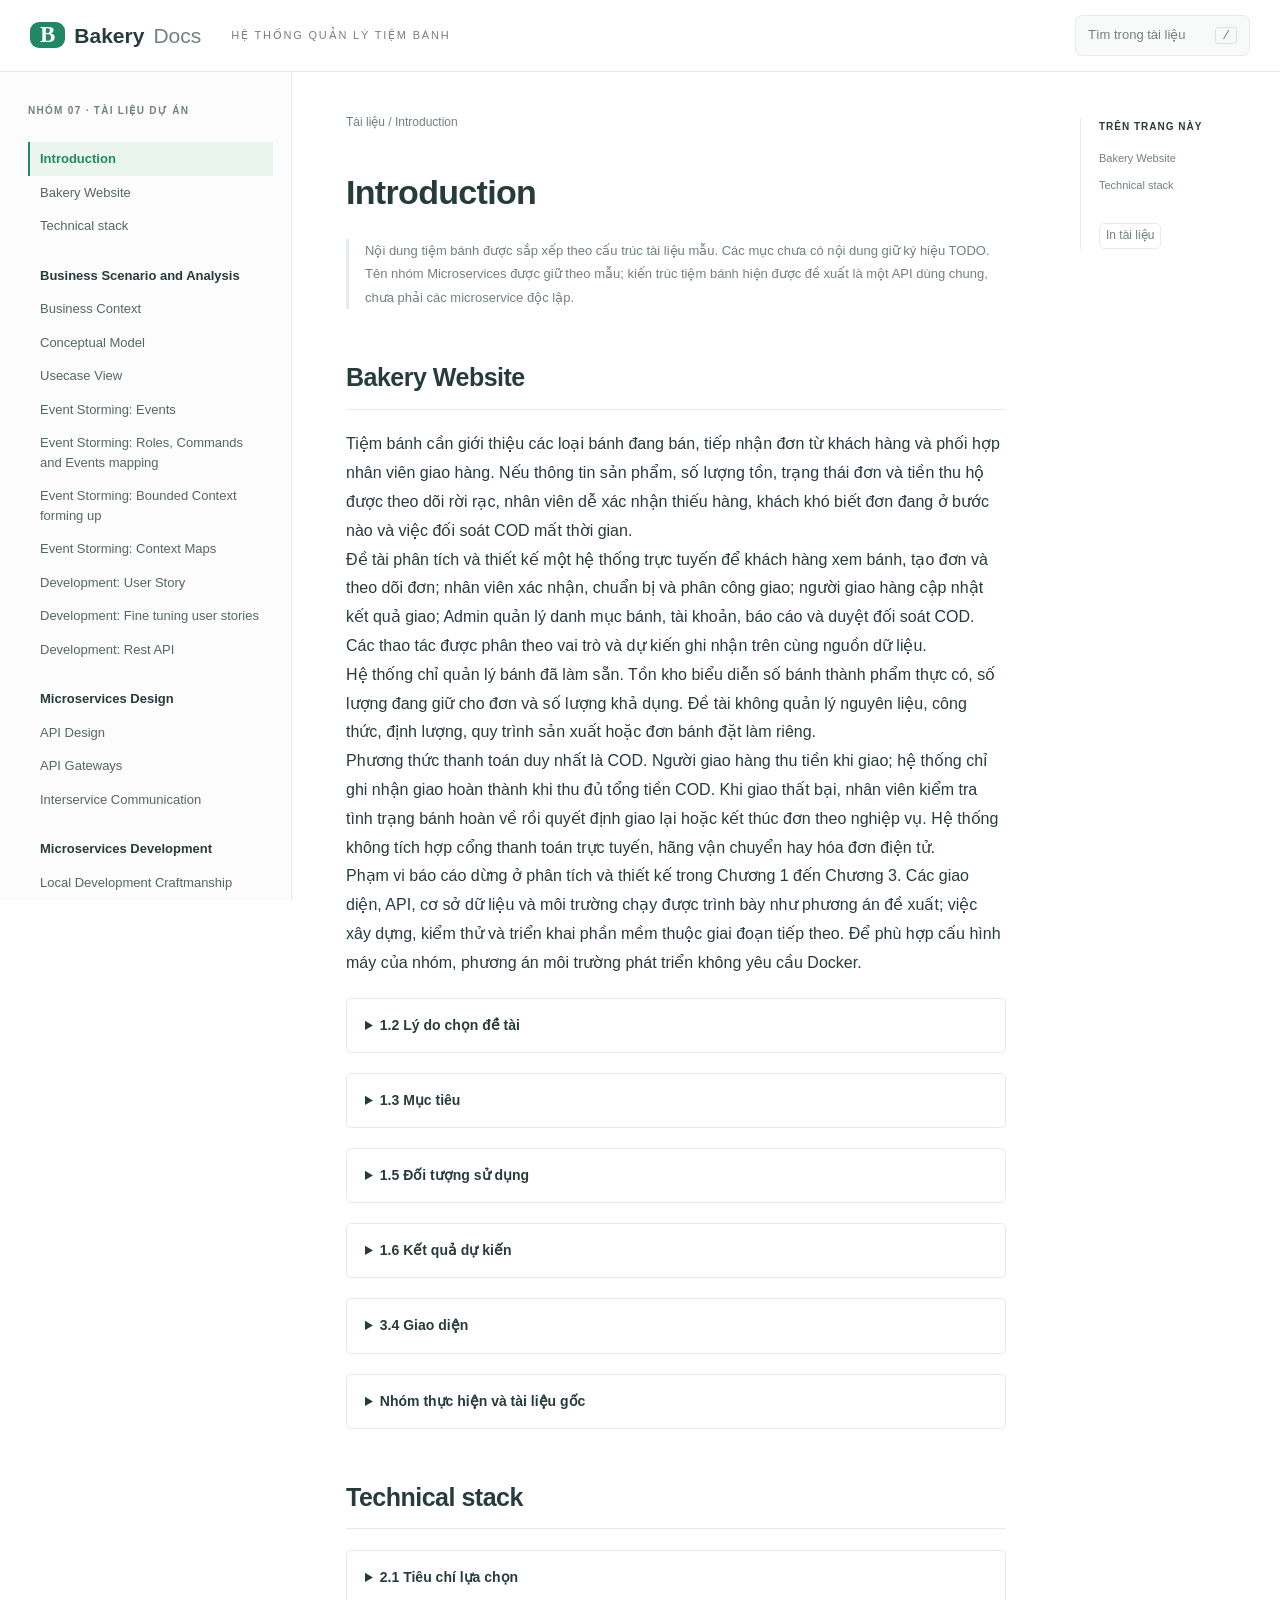
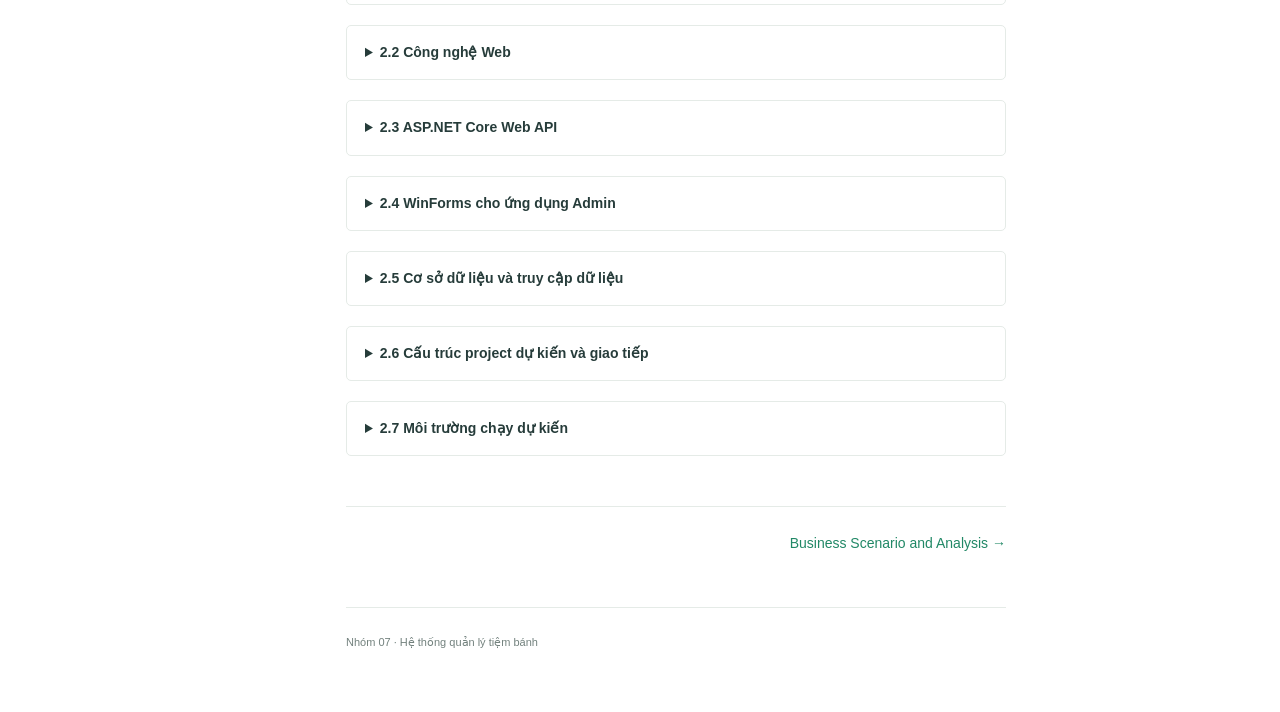
==== github-web/index.html @ 160c1415 "rename and modify documentation, and design new screens" ====
<!doctype html>
<html lang="vi"><head><meta charset="utf-8"><meta name="viewport" content="width=device-width,initial-scale=1"><meta name="description" content="Tài liệu phân tích và thiết kế hệ thống quản lý tiệm bánh — Nhóm 07, Đại học Sài Gòn."><title>Introduction | Bakery Docs</title><link rel="stylesheet" href="assets/style.css"></head><body><a class="skip" href="#content">Đến nội dung</a><header><button id="menu" aria-label="Mở mục lục" aria-expanded="false">☰</button><a class="brand" href="index.html"><b>B</b> Bakery <span>Docs</span></a><span class="header-label">HỆ THỐNG QUẢN LÝ TIỆM BÁNH</span><button id="search-open">Tìm trong tài liệu <kbd>/</kbd></button></header><aside id="sidebar"><div class="side-label">NHÓM 07 · TÀI LIỆU DỰ ÁN</div><nav><div class="nav-group"><a class="group-title" href="index.html">Introduction</a><a class="level-2" href="index.html#bakery-website">Bakery Website</a><a class="level-2" href="index.html#technical-stack">Technical stack</a></div><div class="nav-group"><a class="group-title" href="model-microservices.html">Business Scenario and Analysis</a><a class="level-2" href="model-microservices.html#business-context">Business Context</a><a class="level-2" href="model-microservices.html#conceptual-model">Conceptual Model</a><a class="level-2" href="model-microservices.html#usecase-view">Usecase View</a><a class="level-2" href="model-microservices.html#event-storming-events">Event Storming: Events</a><a class="level-2" href="model-microservices.html#event-storming-roles-commands-and-events-mapping">Event Storming: Roles, Commands and Events mapping</a><a class="level-2" href="model-microservices.html#event-storming-bounded-context-forming-up">Event Storming: Bounded Context forming up</a><a class="level-2" href="model-microservices.html#event-storming-context-maps">Event Storming: Context Maps</a><a class="level-2" href="model-microservices.html#development-user-story">Development: User Story</a><a class="level-2" href="model-microservices.html#development-fine-tuning-user-stories">Development: Fine tuning user stories</a><a class="level-2" href="model-microservices.html#development-rest-api">Development: Rest API</a></div><div class="nav-group"><a class="group-title" href="design-microservices.html">Microservices Design</a><a class="level-2" href="design-microservices.html#api-design">API Design</a><a class="level-2" href="design-microservices.html#api-gateways">API Gateways</a><a class="level-2" href="design-microservices.html#interservice-communication">Interservice Communication</a></div><div class="nav-group"><a class="group-title" href="development.html">Microservices Development</a><a class="level-2" href="development.html#local-development-craftmanship">Local Development Craftmanship</a><a class="level-2" href="development.html#up-and-running-with-docker-and-docker-compose">Up and Running with Docker and Docker Compose</a><a class="level-2" href="development.html#up-and-running-manually-on-docker-for-desktop-and-aks">Up and running manually on Docker for desktop and AKS</a><a class="level-2" href="development.html#up-and-running-with-kubernetes-and-istio">Up and Running with Kubernetes and Istio</a></div></nav><div class="side-foot">Ngôn ngữ lập trình Csharp<br>Đại học Sài Gòn</div></aside><main id="content"><div class="breadcrumb">Tài liệu / Introduction</div><h1>Introduction</h1><p class="structure-note">Nội dung tiệm bánh được sắp xếp theo cấu trúc tài liệu mẫu. Các mục chưa có nội dung giữ ký hiệu TODO. Tên nhóm Microservices được giữ theo mẫu; kiến trúc tiệm bánh hiện được đề xuất là một API dùng chung, chưa phải các microservice độc lập.</p><h2 id="bakery-website">Bakery Website <a class="anchor" href="#bakery-website">#</a></h2><div class="">Tiệm bánh cần giới thiệu các loại bánh đang bán, tiếp nhận đơn từ khách hàng và phối hợp nhân viên giao hàng. Nếu thông tin sản phẩm, số lượng tồn, trạng thái đơn và tiền thu hộ được theo dõi rời rạc, nhân viên dễ xác nhận thiếu hàng, khách khó biết đơn đang ở bước nào và việc đối soát COD mất thời gian.</div>
<div class="">Đề tài phân tích và thiết kế một hệ thống trực tuyến để khách hàng xem bánh, tạo đơn và theo dõi đơn; nhân viên xác nhận, chuẩn bị và phân công giao; người giao hàng cập nhật kết quả giao; Admin quản lý danh mục bánh, tài khoản, báo cáo và duyệt đối soát COD. Các thao tác được phân theo vai trò và dự kiến ghi nhận trên cùng nguồn dữ liệu.</div>
<div class="">Hệ thống chỉ quản lý bánh đã làm sẵn. Tồn kho biểu diễn số bánh thành phẩm thực có, số lượng đang giữ cho đơn và số lượng khả dụng. Đề tài không quản lý nguyên liệu, công thức, định lượng, quy trình sản xuất hoặc đơn bánh đặt làm riêng.</div>
<div class="">Phương thức thanh toán duy nhất là COD. Người giao hàng thu tiền khi giao; hệ thống chỉ ghi nhận giao hoàn thành khi thu đủ tổng tiền COD. Khi giao thất bại, nhân viên kiểm tra tình trạng bánh hoàn về rồi quyết định giao lại hoặc kết thúc đơn theo nghiệp vụ. Hệ thống không tích hợp cổng thanh toán trực tuyến, hãng vận chuyển hay hóa đơn điện tử.</div>
<div class="">Phạm vi báo cáo dừng ở phân tích và thiết kế trong Chương 1 đến Chương 3. Các giao diện, API, cơ sở dữ liệu và môi trường chạy được trình bày như phương án đề xuất; việc xây dựng, kiểm thử và triển khai phần mềm thuộc giai đoạn tiếp theo. Để phù hợp cấu hình máy của nhóm, phương án môi trường phát triển không yêu cầu Docker.</div>
<details><summary>1.2 Lý do chọn đề tài</summary><div class="">Bán bánh có quy trình ngắn nhưng các bước phụ thuộc lẫn nhau. Số bánh khả dụng phải được kiểm tra khi khách đặt, số lượng cần giữ trong lúc chờ xác nhận và số lượng bán thực tế phải cập nhật sau khi giao thành công. Vì vậy, đề tài phù hợp để thực hành phân tích nghiệp vụ, thiết kế Use Case, mô hình dữ liệu quan hệ và giao diện đa nền tảng trong một phạm vi vừa sức.</div>
</details><details><summary>1.3 Mục tiêu</summary><div class="bullet">Phân tích yêu cầu và quy trình mua bánh trực tuyến, từ lúc khách hàng đặt đơn đến khi giao hàng và đối soát COD.</div>
<div class="bullet">Đặc tả chức năng theo 15 Use Case, vai trò người dùng và các tiêu chí chấp nhận của User Story.</div>
<div class="bullet">Đề xuất giao diện Web cho Khách hàng, Nhân viên và Người giao hàng; đề xuất ứng dụng WinForms cho Admin.</div>
<div class="bullet">Thiết kế mô hình dữ liệu mức ý niệm, luận lý và vật lý phù hợp với nghiệp vụ bánh thành phẩm và thanh toán COD.</div>
<div class="bullet">Đề xuất cấu trúc phần mềm tách Web, API, Application, Domain, Infrastructure và Admin để thuận tiện cho giai đoạn xây dựng sau này.</div>
</details><details><summary>1.5 Đối tượng sử dụng</summary><div class="table-wrap"><table><tr><th><p>Vai trò</p></th><th><p>Nhu cầu chính</p></th><th><p>Kênh sử dụng</p></th></tr><tr><td><p>Khách hàng</p></td><td><p>Xem và tìm bánh; quản lý giỏ; đặt COD; theo dõi hoặc hủy đơn còn chờ xác nhận; cập nhật hồ sơ.</p></td><td><p>Web</p></td></tr><tr><td><p>Nhân viên</p></td><td><p>Xem khách hàng theo nghiệp vụ; xác nhận/từ chối đơn; chuẩn bị đơn; phân công giao hàng; lập kỳ bàn giao COD.</p></td><td><p>Web</p></td></tr><tr><td><p>Người giao hàng</p></td><td><p>Xem đơn được phân công; cập nhật giao thành công hoặc thất bại; ghi nhận COD.</p></td><td><p>Web</p></td></tr><tr><td><p>Admin</p></td><td><p>Quản lý bánh và tồn kho; khóa/mở tài khoản khách hàng; quản lý nhân viên; xem báo cáo; duyệt và khóa kỳ COD.</p></td><td><p>WinForms</p></td></tr><tr><td><p>Khách vãng lai</p></td><td><p>Xem/tìm bánh, xem giỏ và đăng ký tài khoản Khách hàng; không đặt COD khi chưa đăng nhập.</p></td><td><p>Web</p></td></tr></table></div>
</details><details><summary>1.6 Kết quả dự kiến</summary><div class="">Kết quả của giai đoạn này là bộ phân tích và thiết kế gồm bối cảnh nghiệp vụ, quy trình, Use Case, User Story, kiến trúc đề xuất, mô hình dữ liệu và danh sách màn hình. Các mô hình làm cơ sở để phát triển Web cho người dùng, WinForms cho Admin, API nghiệp vụ và cơ sở dữ liệu SQL Server ở giai đoạn sau.</div></details><details><summary>3.4 Giao diện</summary><div class="">Danh mục gồm 12 nhóm màn hình thống nhất với Screen Design và đặc tả Use Case. SCR_BAKERY_001 gồm đăng nhập Web, đăng ký Khách hàng và LoginForm WinForms Admin. SCR_BAKERY_005 có biến thể hồ sơ Web và Admin. Các trang quản trị SCR_BAKERY_008–012 dùng chung MainForm; SCR_BAKERY_010 và 012 còn có biến thể Web theo quyền Nhân viên. Screen ID không phải mã Use Case.</div>
<div class="table-wrap"><table><tr><th><p>Screen ID</p></th><th><p>Tên màn hình</p></th><th><p>Vai trò</p></th></tr><tr><td><p>SCR_BAKERY_001</p></td><td><p>Đăng nhập và đăng ký</p></td><td><p>Khách vãng lai đăng ký; bốn vai trò đăng nhập • UC01, UC02</p></td></tr><tr><td><p>SCR_BAKERY_002</p></td><td><p>Trang chủ và danh sách bánh</p></td><td><p>Khách vãng lai, Khách hàng • UC04, UC05</p></td></tr><tr><td><p>SCR_BAKERY_003</p></td><td><p>Giỏ hàng và đặt COD</p></td><td><p>Khách hàng; Khách vãng lai chỉ xem giỏ • UC06, UC07</p></td></tr><tr><td><p>SCR_BAKERY_004</p></td><td><p>Theo dõi và hủy đơn của tôi</p></td><td><p>Khách hàng • UC08</p></td></tr><tr><td><p>SCR_BAKERY_005</p></td><td><p>Hồ sơ cá nhân</p></td><td><p>Bốn vai trò đã đăng nhập; Web và WinForms • UC03</p></td></tr><tr><td><p>SCR_BAKERY_006</p></td><td><p>Xử lý đơn hàng</p></td><td><p>Nhân viên trên Web • UC14</p></td></tr><tr><td><p>SCR_BAKERY_007</p></td><td><p>Giao hàng và ghi nhận COD</p></td><td><p>Người giao hàng trên Web • UC09</p></td></tr><tr><td><p>SCR_BAKERY_008</p></td><td><p>Tổng quan và điều hướng Admin</p></td><td><p>Admin trên WinForms • UC13</p></td></tr><tr><td><p>SCR_BAKERY_009</p></td><td><p>Quản lý bánh và tồn kho</p></td><td><p>Admin trên WinForms • UC10</p></td></tr><tr><td><p>SCR_BAKERY_010</p></td><td><p>Quản lý khách hàng</p></td><td><p>Admin khóa/mở; Nhân viên tra cứu • UC15</p></td></tr><tr><td><p>SCR_BAKERY_011</p></td><td><p>Quản lý nhân viên</p></td><td><p>Admin trên WinForms • UC12</p></td></tr><tr><td><p>SCR_BAKERY_012</p></td><td><p>Đối soát COD</p></td><td><p>Nhân viên lập kỳ; Admin duyệt và khóa • UC11</p></td></tr></table></div></details><details><summary>Nhóm thực hiện và tài liệu gốc</summary><p>Nhóm 07 · Phạm Thanh Hòa · Lê Chí Nghĩa · Bùi Thọ Khánh Trình · Phan Vỹ Ân · Xà Khải Thành</p><div class="downloads"><a href="downloads/bao-cao.docx" download>Báo cáo Chương 1–3 <span>DOCX ↓</span></a><a href="downloads/dac-ta-use-case.xlsx" download>Đặc tả Use Case <span>XLSX ↓</span></a><a href="downloads/thiet-ke-man-hinh.xlsx" download>Thiết kế màn hình <span>XLSX ↓</span></a><a href="downloads/thuyet-trinh.pptx" download>Phân tích hệ thống tiệm bánh <span>PPTX ↓</span></a></div></details><h2 id="technical-stack">Technical stack <a class="anchor" href="#technical-stack">#</a></h2><details><summary>2.1 Tiêu chí lựa chọn</summary><div class="">Nhóm lựa chọn công nghệ phù hợp với tiêu chuẩn hiện đại, dễ kiểm soát và bảo trì, có thể phát triển trên máy cá nhân, hỗ trợ giao diện Web cho người dùng và WinForms cho Admin. Cơ sở dữ liệu cần lưu dữ liệu quan hệ như đơn hàng, chi tiết bánh, trạng thái giao và khoản COD. Phương án môi trường phát triển ưu tiên cấu hình cục bộ, không bắt buộc Docker.</div>
</details><details><summary>2.2 Công nghệ Web</summary><div class="">Giao diện Web sử dụng HTML, CSS và JavaScript; ASP.NET Core trên .NET 9 có thể phục vụ các tệp giao diện. Khi triển khai nghiệp vụ, Web dự kiến gọi API qua HTTP để nhận dữ liệu và cập nhật trang. Phần giao diện và phần xử lý nghiệp vụ được tách riêng để dễ thay đổi, bảo trì.</div>
<div class="">CSS riêng dùng để bố trí thành phần giao diện theo kích thước màn hình và thể hiện nhận diện tiệm bánh. HTML, CSS và JavaScript tách nội dung, trình bày và thao tác của giao diện để nhóm dễ đọc và chỉnh sửa.</div>
</details><details><summary>2.3 ASP.NET Core Web API</summary><div class="">API được đề xuất phát triển bằng ASP.NET Core trên .NET 9. Controller tiếp nhận request, kiểm tra xác thực và chuyển yêu cầu đến dịch vụ nghiệp vụ ở Application. Infrastructure đảm nhiệm truy cập SQL Server bằng Entity Framework Core. Web và WinForms cùng gọi API để thống nhất cách kiểm tra tồn kho, chuyển trạng thái đơn và phân quyền.</div>
<div class="">Phương án xác thực dùng JSON Web Token (JWT) để API nhận diện tài khoản và vai trò. CORS giới hạn nguồn Web được phép gọi API; giới hạn tần suất có thể áp dụng cho đăng nhập và đăng ký. API trả lỗi nghiệp vụ theo cấu trúc thống nhất để giao diện hiển thị thông báo phù hợp.</div>
</details><details><summary>2.4 WinForms cho ứng dụng Admin</summary><div class="">Ứng dụng Admin được đề xuất phát triển bằng Windows Forms trên .NET 9 cho Windows. Krypton Toolkit có thể hỗ trợ các thành phần giao diện như Form và Button. WinForms gọi API bằng HttpClient thay vì truy cập trực tiếp cơ sở dữ liệu, để dùng chung quy tắc nghiệp vụ và cơ chế phân quyền của hệ thống.</div>
</details><details><summary>2.5 Cơ sở dữ liệu và truy cập dữ liệu</summary><div class="">Phương án cơ sở dữ liệu là Microsoft SQL Server, phù hợp với dữ liệu quan hệ gồm tài khoản, bánh, tồn kho, đơn hàng và đối soát COD. Entity Framework Core 9 được đề xuất làm công cụ ánh xạ đối tượng sang bảng; lớp Infrastructure sẽ đảm nhiệm truy vấn và lưu dữ liệu, còn Application gọi các thao tác theo nghiệp vụ.</div>
<div class="">Nếu nhóm lựa chọn MySQL ở giai đoạn xây dựng, cần thay đổi provider, cấu hình kết nối và kiểm tra lại kiểu dữ liệu cùng các ràng buộc. Trong thiết kế này, các bảng và kiểu vật lý được trình bày theo phương án SQL Server.</div>
</details><details><summary>2.6 Cấu trúc project dự kiến và giao tiếp</summary><div class="table-wrap"><table><tr><th><p>Thành phần dự kiến</p></th><th><p>Công nghệ và trách nhiệm</p></th></tr><tr><td><p>TiemBanh.Web</p></td><td><p>HTML, CSS và JavaScript; ASP.NET Core .NET 9 phục vụ giao diện Web cho Khách hàng, Nhân viên và Người giao hàng.</p></td></tr><tr><td><p>TiemBanh.Api</p></td><td><p>ASP.NET Core Web API .NET 9; xác thực, phân quyền, xử lý request và trả JSON.</p></td></tr><tr><td><p>TiemBanh.Application</p></td><td><p>Xử lý nghiệp vụ tài khoản, danh mục, đơn hàng và đối soát COD.</p></td></tr><tr><td><p>TiemBanh.Domain</p></td><td><p>Mô hình thực thể, vai trò, trạng thái đơn và quy tắc nghiệp vụ cốt lõi.</p></td></tr><tr><td><p>TiemBanh.Infrastructure</p></td><td><p>Entity Framework Core và SQL Server; truy vấn, lưu và cập nhật dữ liệu.</p></td></tr><tr><td><p>TiemBanh.Client</p></td><td><p>HttpClient để WinForms gọi API; Web gọi API bằng JavaScript.</p></td></tr><tr><td><p>TiemBanh.Admin</p></td><td><p>WinForms .NET 9; giao diện quản trị dành cho Admin.</p></td></tr><tr><td><p>SQL Server</p></td><td><p>Lưu tài khoản, bánh, tồn kho, giỏ, đơn, lần giao và dữ liệu đối soát.</p></td></tr></table></div>
</details><details><summary>2.7 Môi trường chạy dự kiến</summary><div class="">Trong môi trường phát triển, SQL Server có thể chạy cục bộ; API đọc chuỗi kết nối và khóa JWT từ cấu hình hoặc biến môi trường. Web và WinForms nhận địa chỉ API từ cấu hình. Phương án này không yêu cầu Docker và phù hợp để nhóm thiết lập môi trường phát triển trên máy cá nhân.</div></details><div class="pager"><span></span><a href="model-microservices.html">Business Scenario and Analysis →</a></div><footer>Nhóm 07 · Hệ thống quản lý tiệm bánh</footer></main><aside class="toc"><div>TRÊN TRANG NÀY</div><a href="#bakery-website">Bakery Website</a><a href="#technical-stack">Technical stack</a><button onclick="window.print()">In tài liệu</button></aside><dialog id="search-dialog"><div class="search-bar"><input id="search" type="search" placeholder="Tìm Use Case, COD, tồn kho…" aria-label="Tìm kiếm tài liệu"><button id="search-close" aria-label="Đóng tìm kiếm">✕</button></div><p id="search-status" aria-live="polite">Nhập từ khóa để tìm trong toàn bộ tài liệu.</p><div id="results"></div></dialog><script src="assets/search-index.js"></script><script src="assets/app.js"></script></body></html>
---- github-web/assets/style.css ----
:root{--ink:#263c3a;--muted:#72817d;--green:#218866;--line:#e5ebe7;--paper:#fff}*{box-sizing:border-box}html{scroll-behavior:smooth;scroll-padding-top:96px}body{margin:0;background:var(--paper);color:var(--ink);font:16px/1.8 -apple-system,BlinkMacSystemFont,"Segoe UI",Arial,sans-serif}a{color:var(--green);text-decoration:none}a:hover{text-decoration:underline}button,input{font:inherit}button{cursor:pointer}header{height:72px;border-bottom:1px solid var(--line);position:fixed;inset:0 0 auto;background:#fffffff5;z-index:10;display:flex;align-items:center;padding:0 30px;gap:30px}.brand{display:flex;align-items:center;gap:9px;color:var(--ink);font-size:21px;font-weight:650;white-space:nowrap}.brand b{background:var(--green);color:white;font:700 23px Georgia;border-radius:9px;padding:0 10px}.brand span{font-weight:400;color:var(--muted)}.header-label{font-size:11px;letter-spacing:1.8px;color:var(--muted)}#search-open{margin-left:auto;padding:7px 12px;border:1px solid var(--line);background:#f8faf9;border-radius:7px;color:var(--muted);font-size:13px}kbd{border:1px solid #dbe3df;border-radius:3px;padding:0 6px;margin-left:26px}#sidebar{position:fixed;top:72px;bottom:0;width:292px;overflow:auto;border-right:1px solid var(--line);padding:30px 18px 24px 28px;background:#fbfcfb}.side-label{color:var(--muted);font-size:10px;font-weight:700;letter-spacing:1.3px;margin-bottom:22px}nav a{display:block;color:#546760;font-size:13px;line-height:1.5;padding:7px 10px;border-left:2px solid transparent}nav a.active{border-left-color:var(--green);background:#eaf5ef;color:var(--green);font-weight:600}.group-title{font-weight:700;color:var(--ink);margin-top:16px}.level-3{padding-left:22px;font-size:12px}.nav-home{font-weight:600}.side-foot{border-top:1px solid var(--line);padding-top:20px;margin-top:30px;font-size:11px;color:var(--muted)}main{margin:72px 220px 0 292px;padding:40px 54px 60px;max-width:1250px;min-height:90vh}.breadcrumb{font-size:12px;color:var(--muted);margin-bottom:38px}.eyebrow{font-size:11px;letter-spacing:1.5px;font-weight:650;color:var(--green)}h1,h2,h3{line-height:1.3;letter-spacing:-.02em}h1{font-size:38px;margin:16px 0 26px;line-height:1.22}h2{font-size:26px;margin-top:52px;border-bottom:1px solid var(--line);padding-bottom:15px}h3{font-size:21px;margin-top:32px}.dot{color:var(--green)}.lead{font-size:18px;color:#64766e;max-width:650px}.intro-actions{display:flex;gap:18px;align-items:center;margin:28px 0 36px}.primary{background:var(--green);color:white;padding:10px 20px;border-radius:6px;font-size:14px}.primary span{margin-left:24px}.secondary{font-size:14px}.stats{display:grid;grid-template-columns:repeat(3,1fr);border-top:1px solid var(--line);border-bottom:1px solid var(--line);padding:22px 0;gap:20px}.stats b{display:block;font-size:28px}.stats span{font-size:12px;color:var(--muted)}.chapter-cards{display:grid;gap:12px}.chapter-cards>a{border:1px solid var(--line);border-radius:8px;padding:20px 24px;color:var(--ink);transition:.15s}.chapter-cards>a:hover{border-color:var(--green);background:#f6fbf7;text-decoration:none}.chapter-cards small{color:var(--green);font-size:10px;letter-spacing:1.5px}.chapter-cards h3{margin:6px 0;font-size:20px}.chapter-cards p{margin:0;font-size:14px;color:var(--muted)}.note{border-left:4px solid var(--green);padding:20px 24px;background:#f0f7f3;margin:32px 0}.note p{margin:8px 0 0;font-size:14px}.downloads a{display:flex;justify-content:space-between;border-bottom:1px solid var(--line);padding:16px 0;gap:15px}.downloads span{font-size:11px;color:var(--muted);white-space:nowrap}main>div:not([class]),main>.bullet{margin:16px 0}.bullet{padding-left:24px;position:relative}.bullet:before{content:'•';position:absolute;left:5px;color:var(--green)}.table-wrap{overflow:auto;margin:22px 0;border:1px solid var(--line);border-radius:6px}table{border-collapse:collapse;min-width:100%;font-size:13px;text-align:left}td,th{border:1px solid var(--line);padding:10px 14px;min-width:130px;vertical-align:top}th{background:#f0f5f2;font-weight:650}td p,th p{margin:0 0 6px}tr:nth-child(even){background:#fafcfb}.diagram{display:block;border:1px solid var(--line);padding:12px;background:white;border-radius:6px;margin:24px 0 8px;text-align:center}.diagram img{display:block;width:auto;max-width:100%;height:auto;margin:auto}.diagram span{font-size:11px;color:var(--muted)}.caption{text-align:center;color:var(--muted);font-size:13px;margin:5px 0 28px}.anchor{font-size:.7em;opacity:0}h1:hover .anchor,h2:hover .anchor,h3:hover .anchor,.anchor:focus{opacity:1}.toc{position:fixed;right:20px;top:118px;width:180px;max-height:calc(100vh - 140px);overflow:auto;border-left:1px solid var(--line);padding-left:18px;font-size:11px}.toc>div{font-size:10px;font-weight:700;letter-spacing:1px;margin-bottom:14px}.toc a{display:block;color:var(--muted);line-height:1.5;margin:10px 0}.toc .toc-3{padding-left:10px}.toc button{margin-top:20px;border:1px solid var(--line);background:white;border-radius:5px;color:var(--muted);font-size:12px}.pager{display:flex;justify-content:space-between;gap:20px;border-top:1px solid var(--line);margin-top:50px;padding-top:24px;font-size:14px}footer{margin-top:50px;font-size:11px;color:var(--muted);border-top:1px solid var(--line);padding-top:25px}#menu{display:none}.skip{position:fixed;top:-100px;z-index:30;background:white;padding:10px}.skip:focus{top:0}dialog{border:1px solid var(--line);border-radius:12px;width:680px;max-width:94vw;padding:22px;color:var(--ink);max-height:80vh}dialog::backdrop{background:#142b2366;backdrop-filter:blur(3px)}.search-bar{display:flex;gap:12px}.search-bar input{min-width:0;flex:1;padding:12px;border:1px solid #b8c9c0;border-radius:6px}.search-bar button{border:0;background:white}#search-status{font-size:13px;color:var(--muted)}#results a{display:block;border-top:1px solid var(--line);padding:13px 0}#results small{display:block;color:var(--muted);font-size:12px}a:focus-visible,button:focus-visible{outline:3px solid #6bbd9c;outline-offset:3px}@media(min-width:1500px){main{padding-left:80px;padding-right:80px}}@media(max-width:1180px){.toc{display:none}main{margin-right:0}.header-label{display:none}}@media(max-width:760px){header{height:64px;padding:0 16px;gap:14px}.brand{font-size:18px}.brand b{font-size:20px}#menu{display:block;background:none;border:0;color:var(--ink);padding:0;font-size:23px}#search-open{font-size:0;padding:8px}#search-open:before{content:'Tìm kiếm';font-size:12px}kbd{display:none}#sidebar{top:64px;transform:translateX(-100%);z-index:9;width:290px;box-shadow:10px 0 30px #183e2310}body.menu-open #sidebar{transform:translateX(0)}main{margin:64px 0 0;padding:28px 22px}h1{font-size:32px}h2{font-size:23px}h3{font-size:19px}.lead{font-size:16px}.intro-actions{gap:15px;flex-wrap:wrap}.stats{gap:10px}.stats span{font-size:11px}.breadcrumb{margin-bottom:26px}.downloads a{font-size:14px}}@media print{header,#sidebar,.toc,.pager,.intro-actions,.anchor{display:none}main{margin:0;padding:0;max-width:none}body{font-size:11pt}.table-wrap{overflow:visible}td,th{min-width:0}.diagram{break-inside:avoid}h2,h3{break-after:avoid}.diagram span{display:none}}

/* Reference documentation structure */
.todo{border-left:4px solid #dfe2e5;color:#999;padding:4px 18px;margin:22px 0 48px}details{margin:20px 0;border:1px solid var(--line);border-radius:5px;padding:14px 18px}summary{cursor:pointer;font-weight:600;font-size:14px}details[open]>summary{margin-bottom:16px}.structure-note{font-size:13px;color:var(--muted);border-left:3px solid var(--line);padding-left:16px}main h1{font-size:34px}main h2{font-size:25px}.nav-group:first-child .group-title{margin-top:0}
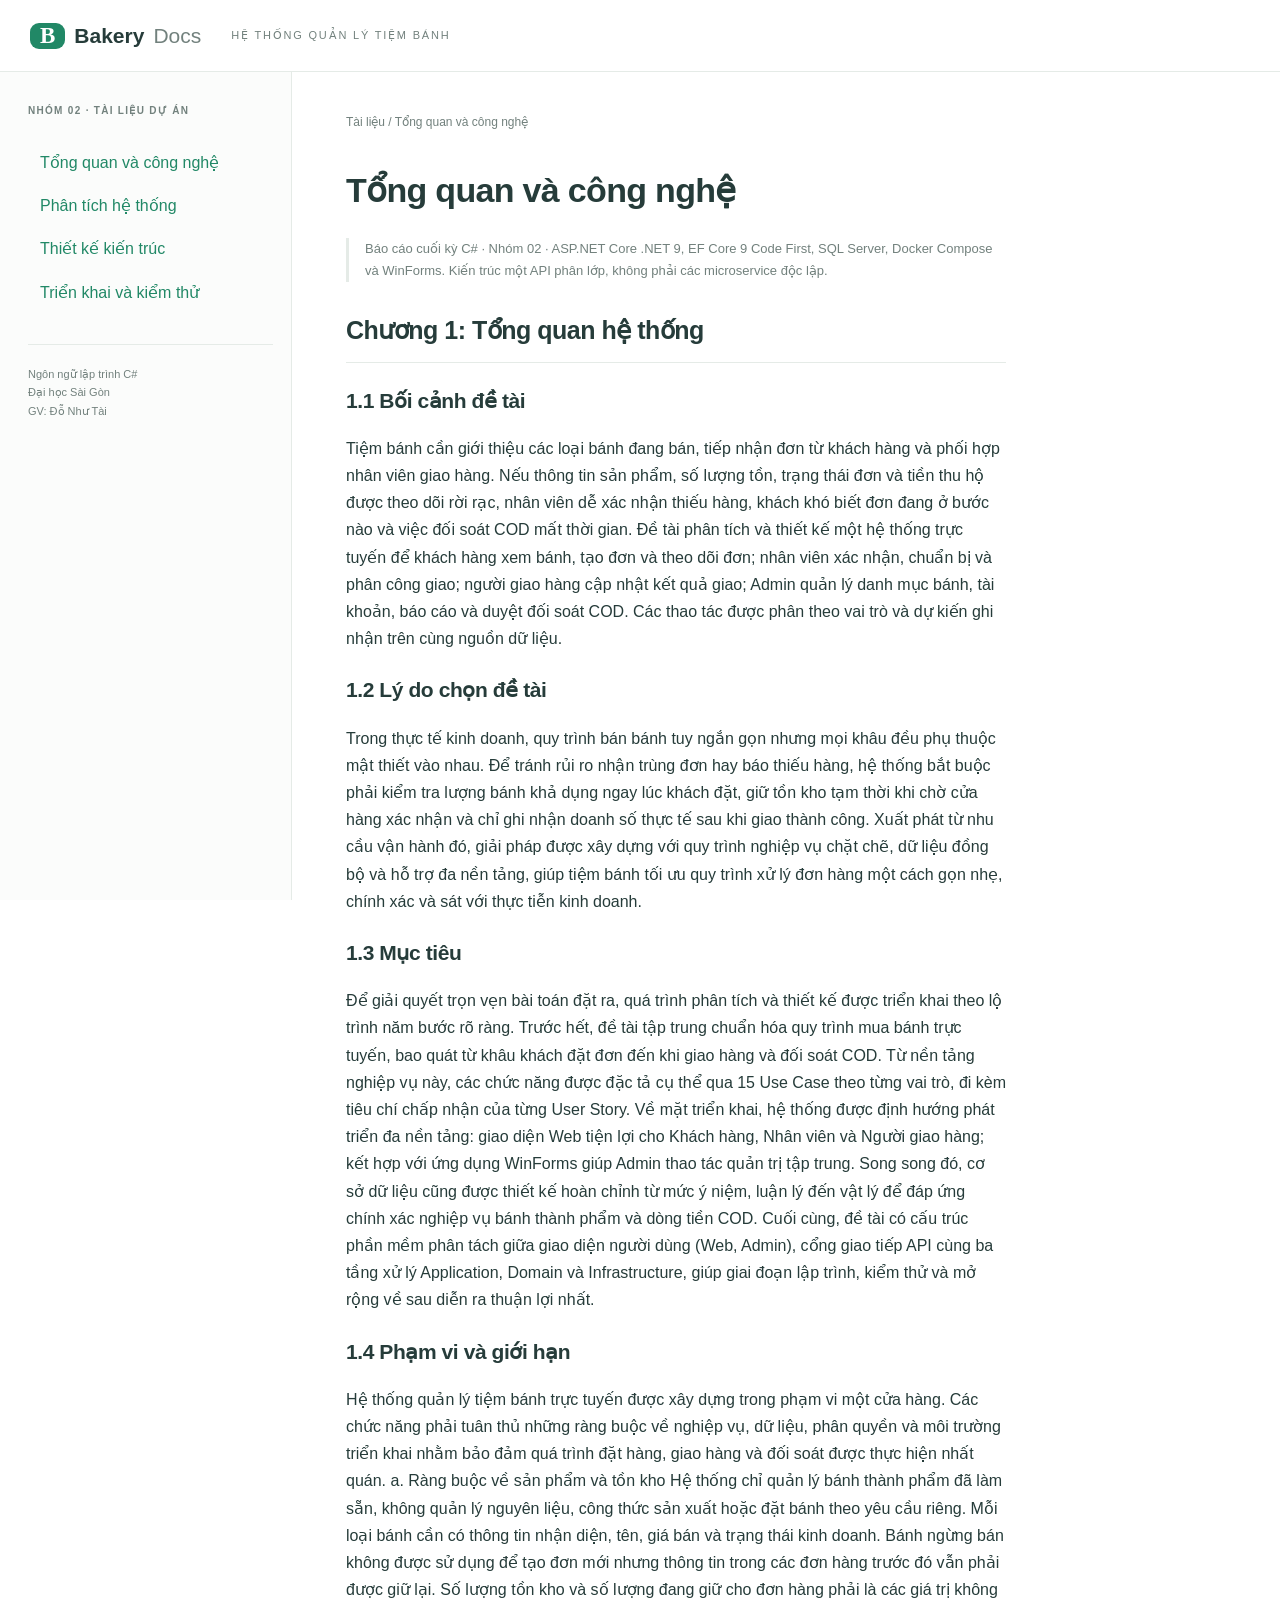
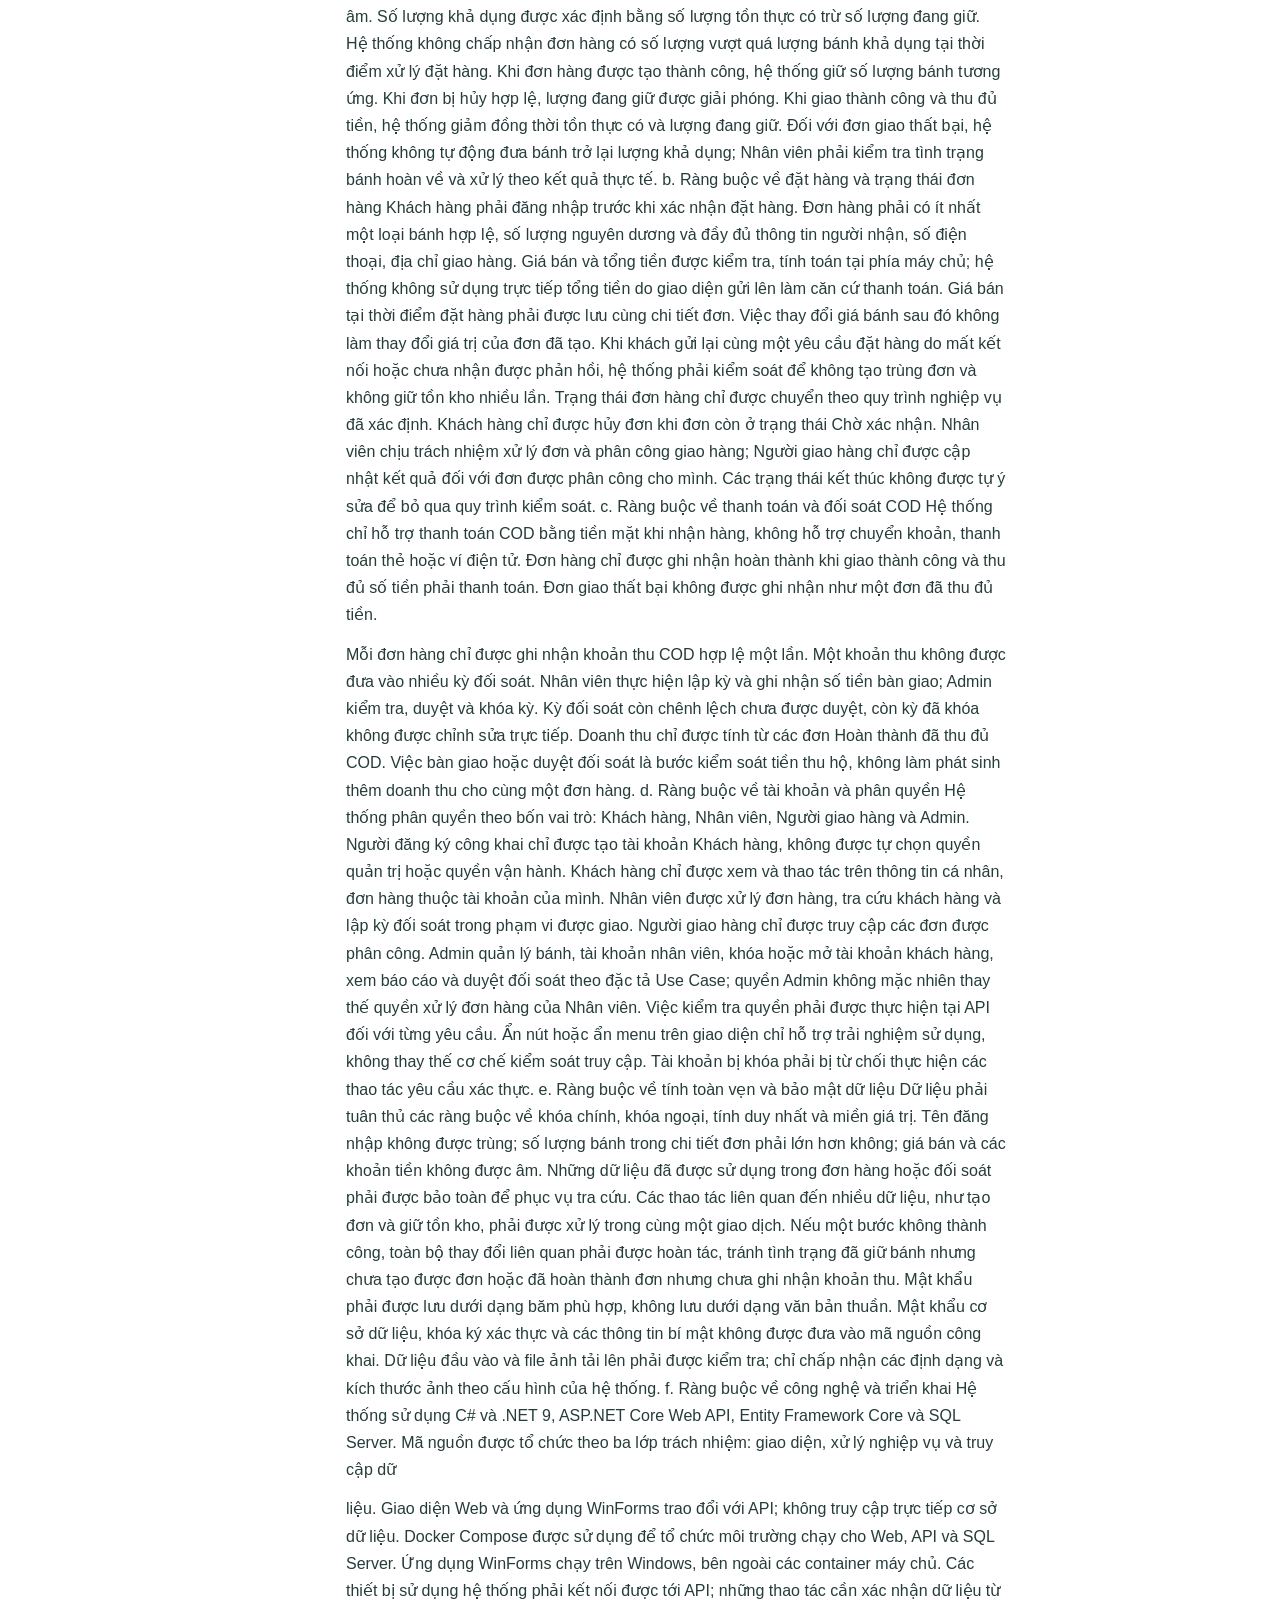
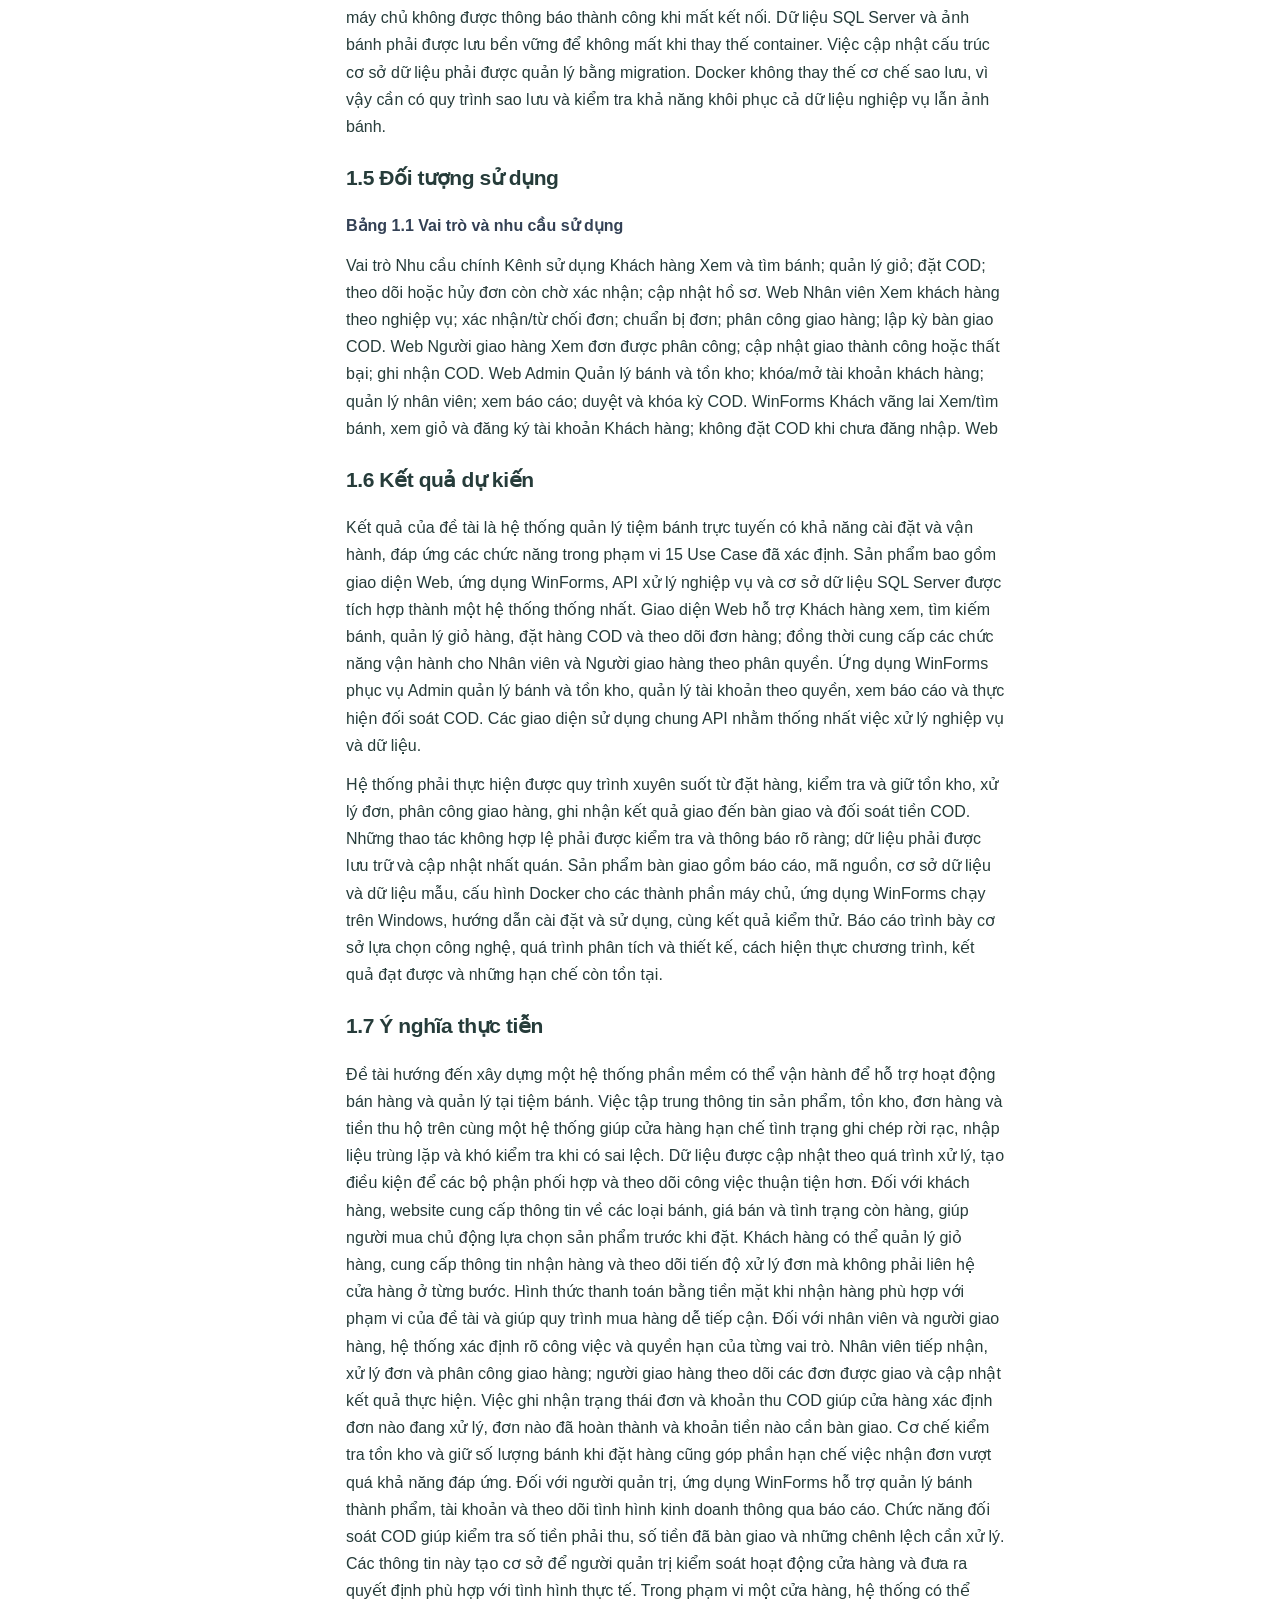
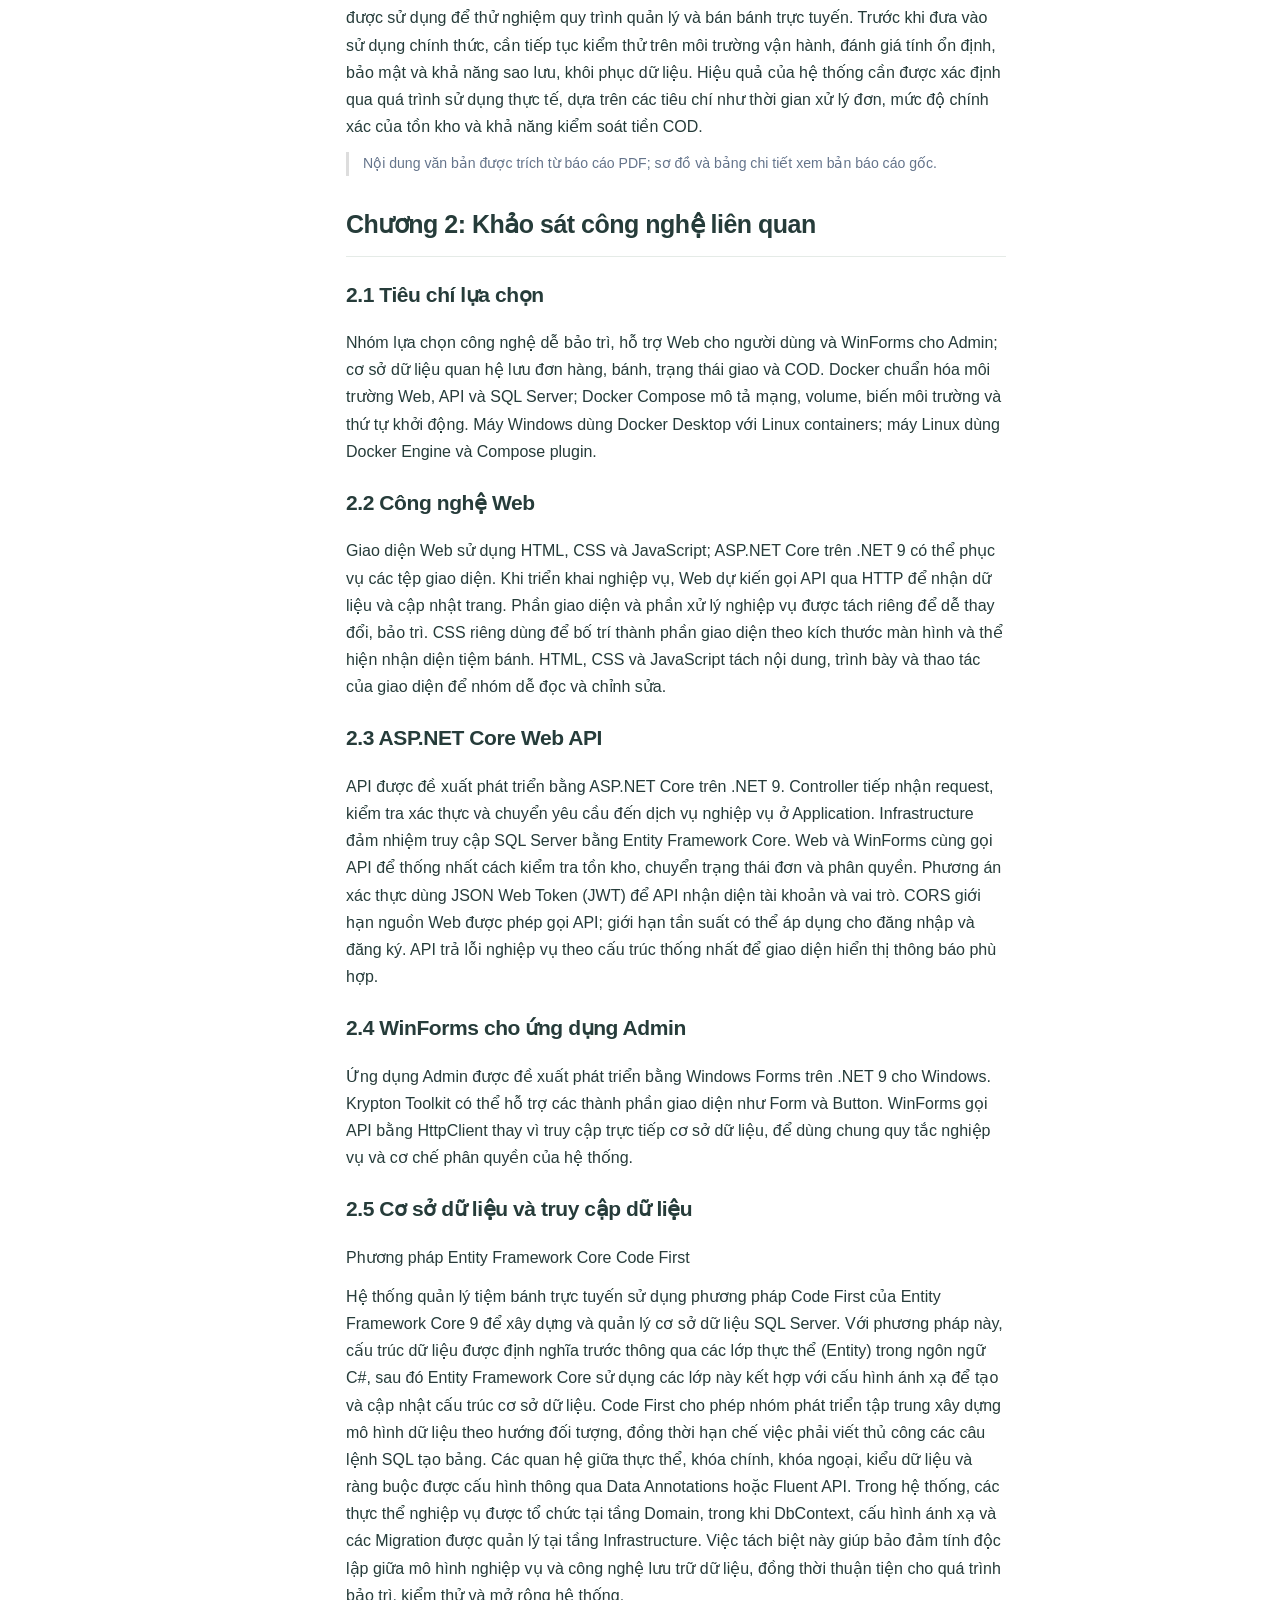
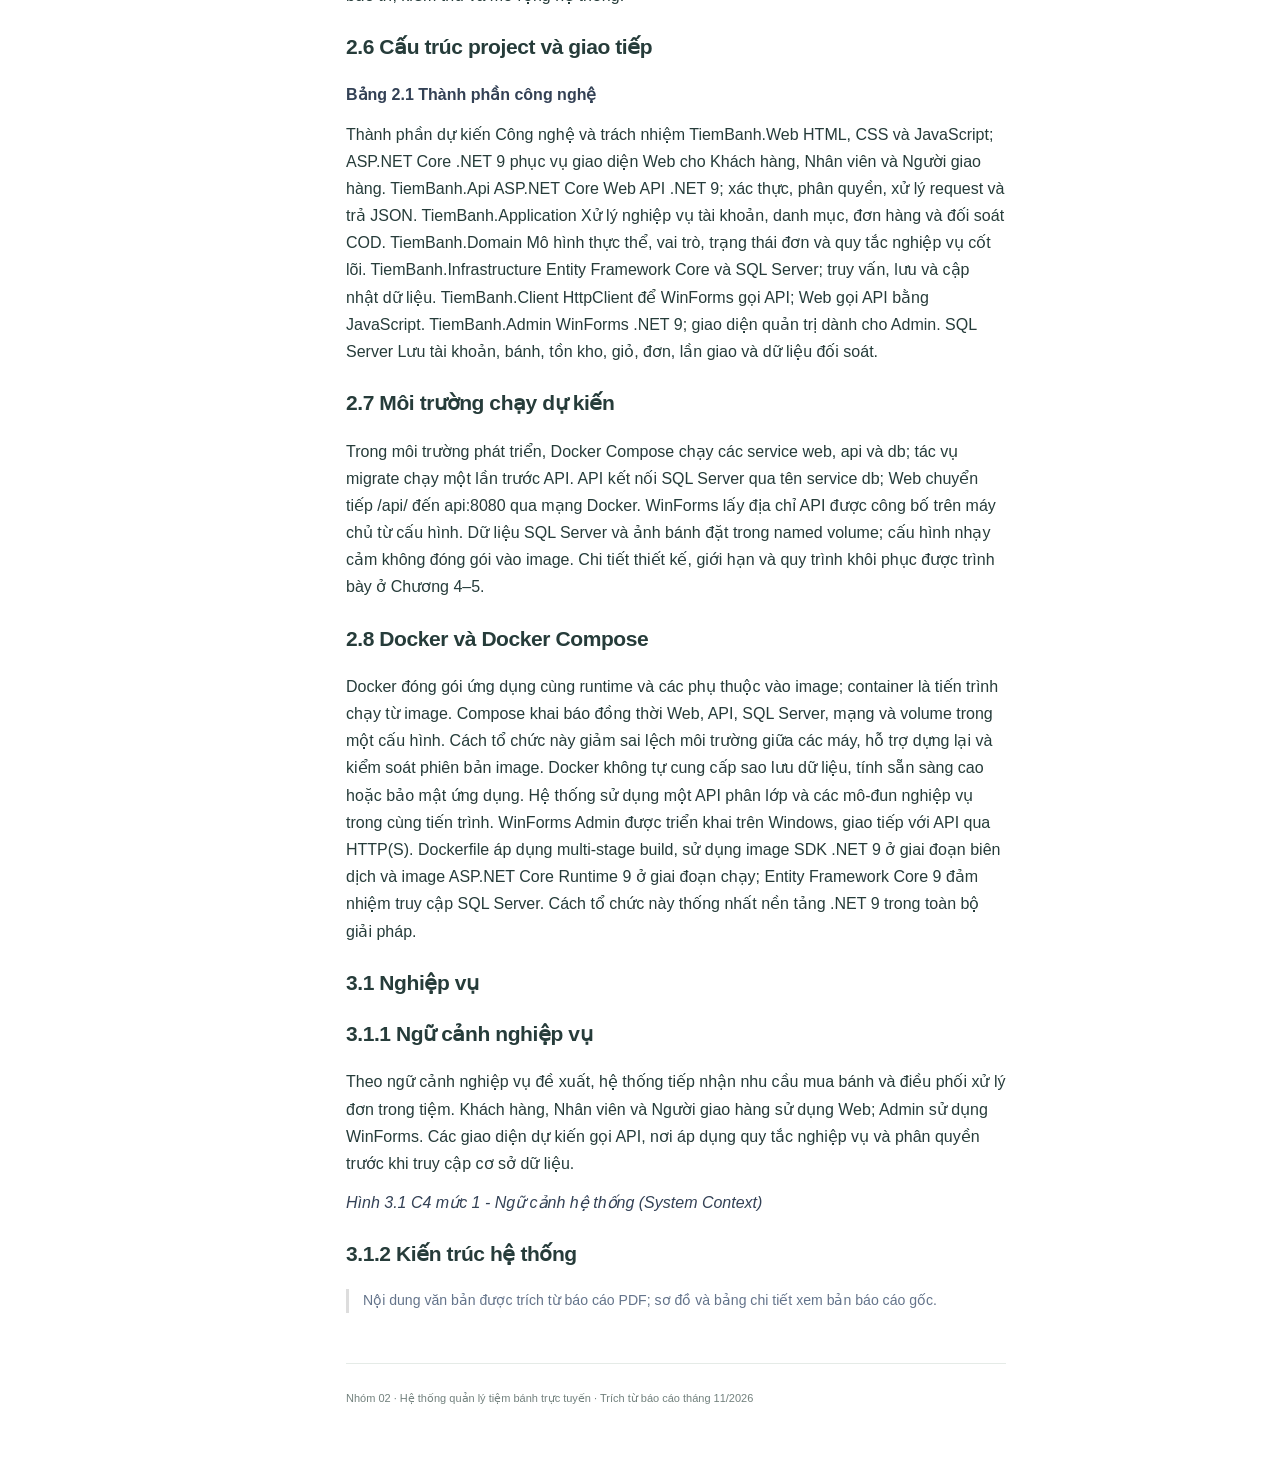
==== commit 929af0c7: "docs: update bakery website from final report" ====
--- a/github-web/index.html
+++ b/github-web/index.html
@@ -1,24 +1 @@
-<!doctype html>
-<html lang="vi"><head><meta charset="utf-8"><meta name="viewport" content="width=device-width,initial-scale=1"><meta name="description" content="Tài liệu phân tích và thiết kế hệ thống quản lý tiệm bánh — Nhóm 07, Đại học Sài Gòn."><title>Introduction | Bakery Docs</title><link rel="stylesheet" href="assets/style.css"></head><body><a class="skip" href="#content">Đến nội dung</a><header><button id="menu" aria-label="Mở mục lục" aria-expanded="false">☰</button><a class="brand" href="index.html"><b>B</b> Bakery <span>Docs</span></a><span class="header-label">HỆ THỐNG QUẢN LÝ TIỆM BÁNH</span><button id="search-open">Tìm trong tài liệu <kbd>/</kbd></button></header><aside id="sidebar"><div class="side-label">NHÓM 07 · TÀI LIỆU DỰ ÁN</div><nav><div class="nav-group"><a class="group-title" href="index.html">Introduction</a><a class="level-2" href="index.html#bakery-website">Bakery Website</a><a class="level-2" href="index.html#technical-stack">Technical stack</a></div><div class="nav-group"><a class="group-title" href="model-microservices.html">Business Scenario and Analysis</a><a class="level-2" href="model-microservices.html#business-context">Business Context</a><a class="level-2" href="model-microservices.html#conceptual-model">Conceptual Model</a><a class="level-2" href="model-microservices.html#usecase-view">Usecase View</a><a class="level-2" href="model-microservices.html#event-storming-events">Event Storming: Events</a><a class="level-2" href="model-microservices.html#event-storming-roles-commands-and-events-mapping">Event Storming: Roles, Commands and Events mapping</a><a class="level-2" href="model-microservices.html#event-storming-bounded-context-forming-up">Event Storming: Bounded Context forming up</a><a class="level-2" href="model-microservices.html#event-storming-context-maps">Event Storming: Context Maps</a><a class="level-2" href="model-microservices.html#development-user-story">Development: User Story</a><a class="level-2" href="model-microservices.html#development-fine-tuning-user-stories">Development: Fine tuning user stories</a><a class="level-2" href="model-microservices.html#development-rest-api">Development: Rest API</a></div><div class="nav-group"><a class="group-title" href="design-microservices.html">Microservices Design</a><a class="level-2" href="design-microservices.html#api-design">API Design</a><a class="level-2" href="design-microservices.html#api-gateways">API Gateways</a><a class="level-2" href="design-microservices.html#interservice-communication">Interservice Communication</a></div><div class="nav-group"><a class="group-title" href="development.html">Microservices Development</a><a class="level-2" href="development.html#local-development-craftmanship">Local Development Craftmanship</a><a class="level-2" href="development.html#up-and-running-with-docker-and-docker-compose">Up and Running with Docker and Docker Compose</a><a class="level-2" href="development.html#up-and-running-manually-on-docker-for-desktop-and-aks">Up and running manually on Docker for desktop and AKS</a><a class="level-2" href="development.html#up-and-running-with-kubernetes-and-istio">Up and Running with Kubernetes and Istio</a></div></nav><div class="side-foot">Ngôn ngữ lập trình Csharp<br>Đại học Sài Gòn</div></aside><main id="content"><div class="breadcrumb">Tài liệu / Introduction</div><h1>Introduction</h1><p class="structure-note">Nội dung tiệm bánh được sắp xếp theo cấu trúc tài liệu mẫu. Các mục chưa có nội dung giữ ký hiệu TODO. Tên nhóm Microservices được giữ theo mẫu; kiến trúc tiệm bánh hiện được đề xuất là một API dùng chung, chưa phải các microservice độc lập.</p><h2 id="bakery-website">Bakery Website <a class="anchor" href="#bakery-website">#</a></h2><div class="">Tiệm bánh cần giới thiệu các loại bánh đang bán, tiếp nhận đơn từ khách hàng và phối hợp nhân viên giao hàng. Nếu thông tin sản phẩm, số lượng tồn, trạng thái đơn và tiền thu hộ được theo dõi rời rạc, nhân viên dễ xác nhận thiếu hàng, khách khó biết đơn đang ở bước nào và việc đối soát COD mất thời gian.</div>
-<div class="">Đề tài phân tích và thiết kế một hệ thống trực tuyến để khách hàng xem bánh, tạo đơn và theo dõi đơn; nhân viên xác nhận, chuẩn bị và phân công giao; người giao hàng cập nhật kết quả giao; Admin quản lý danh mục bánh, tài khoản, báo cáo và duyệt đối soát COD. Các thao tác được phân theo vai trò và dự kiến ghi nhận trên cùng nguồn dữ liệu.</div>
-<div class="">Hệ thống chỉ quản lý bánh đã làm sẵn. Tồn kho biểu diễn số bánh thành phẩm thực có, số lượng đang giữ cho đơn và số lượng khả dụng. Đề tài không quản lý nguyên liệu, công thức, định lượng, quy trình sản xuất hoặc đơn bánh đặt làm riêng.</div>
-<div class="">Phương thức thanh toán duy nhất là COD. Người giao hàng thu tiền khi giao; hệ thống chỉ ghi nhận giao hoàn thành khi thu đủ tổng tiền COD. Khi giao thất bại, nhân viên kiểm tra tình trạng bánh hoàn về rồi quyết định giao lại hoặc kết thúc đơn theo nghiệp vụ. Hệ thống không tích hợp cổng thanh toán trực tuyến, hãng vận chuyển hay hóa đơn điện tử.</div>
-<div class="">Phạm vi báo cáo dừng ở phân tích và thiết kế trong Chương 1 đến Chương 3. Các giao diện, API, cơ sở dữ liệu và môi trường chạy được trình bày như phương án đề xuất; việc xây dựng, kiểm thử và triển khai phần mềm thuộc giai đoạn tiếp theo. Để phù hợp cấu hình máy của nhóm, phương án môi trường phát triển không yêu cầu Docker.</div>
-<details><summary>1.2 Lý do chọn đề tài</summary><div class="">Bán bánh có quy trình ngắn nhưng các bước phụ thuộc lẫn nhau. Số bánh khả dụng phải được kiểm tra khi khách đặt, số lượng cần giữ trong lúc chờ xác nhận và số lượng bán thực tế phải cập nhật sau khi giao thành công. Vì vậy, đề tài phù hợp để thực hành phân tích nghiệp vụ, thiết kế Use Case, mô hình dữ liệu quan hệ và giao diện đa nền tảng trong một phạm vi vừa sức.</div>
-</details><details><summary>1.3 Mục tiêu</summary><div class="bullet">Phân tích yêu cầu và quy trình mua bánh trực tuyến, từ lúc khách hàng đặt đơn đến khi giao hàng và đối soát COD.</div>
-<div class="bullet">Đặc tả chức năng theo 15 Use Case, vai trò người dùng và các tiêu chí chấp nhận của User Story.</div>
-<div class="bullet">Đề xuất giao diện Web cho Khách hàng, Nhân viên và Người giao hàng; đề xuất ứng dụng WinForms cho Admin.</div>
-<div class="bullet">Thiết kế mô hình dữ liệu mức ý niệm, luận lý và vật lý phù hợp với nghiệp vụ bánh thành phẩm và thanh toán COD.</div>
-<div class="bullet">Đề xuất cấu trúc phần mềm tách Web, API, Application, Domain, Infrastructure và Admin để thuận tiện cho giai đoạn xây dựng sau này.</div>
-</details><details><summary>1.5 Đối tượng sử dụng</summary><div class="table-wrap"><table><tr><th><p>Vai trò</p></th><th><p>Nhu cầu chính</p></th><th><p>Kênh sử dụng</p></th></tr><tr><td><p>Khách hàng</p></td><td><p>Xem và tìm bánh; quản lý giỏ; đặt COD; theo dõi hoặc hủy đơn còn chờ xác nhận; cập nhật hồ sơ.</p></td><td><p>Web</p></td></tr><tr><td><p>Nhân viên</p></td><td><p>Xem khách hàng theo nghiệp vụ; xác nhận/từ chối đơn; chuẩn bị đơn; phân công giao hàng; lập kỳ bàn giao COD.</p></td><td><p>Web</p></td></tr><tr><td><p>Người giao hàng</p></td><td><p>Xem đơn được phân công; cập nhật giao thành công hoặc thất bại; ghi nhận COD.</p></td><td><p>Web</p></td></tr><tr><td><p>Admin</p></td><td><p>Quản lý bánh và tồn kho; khóa/mở tài khoản khách hàng; quản lý nhân viên; xem báo cáo; duyệt và khóa kỳ COD.</p></td><td><p>WinForms</p></td></tr><tr><td><p>Khách vãng lai</p></td><td><p>Xem/tìm bánh, xem giỏ và đăng ký tài khoản Khách hàng; không đặt COD khi chưa đăng nhập.</p></td><td><p>Web</p></td></tr></table></div>
-</details><details><summary>1.6 Kết quả dự kiến</summary><div class="">Kết quả của giai đoạn này là bộ phân tích và thiết kế gồm bối cảnh nghiệp vụ, quy trình, Use Case, User Story, kiến trúc đề xuất, mô hình dữ liệu và danh sách màn hình. Các mô hình làm cơ sở để phát triển Web cho người dùng, WinForms cho Admin, API nghiệp vụ và cơ sở dữ liệu SQL Server ở giai đoạn sau.</div></details><details><summary>3.4 Giao diện</summary><div class="">Danh mục gồm 12 nhóm màn hình thống nhất với Screen Design và đặc tả Use Case. SCR_BAKERY_001 gồm đăng nhập Web, đăng ký Khách hàng và LoginForm WinForms Admin. SCR_BAKERY_005 có biến thể hồ sơ Web và Admin. Các trang quản trị SCR_BAKERY_008–012 dùng chung MainForm; SCR_BAKERY_010 và 012 còn có biến thể Web theo quyền Nhân viên. Screen ID không phải mã Use Case.</div>
-<div class="table-wrap"><table><tr><th><p>Screen ID</p></th><th><p>Tên màn hình</p></th><th><p>Vai trò</p></th></tr><tr><td><p>SCR_BAKERY_001</p></td><td><p>Đăng nhập và đăng ký</p></td><td><p>Khách vãng lai đăng ký; bốn vai trò đăng nhập • UC01, UC02</p></td></tr><tr><td><p>SCR_BAKERY_002</p></td><td><p>Trang chủ và danh sách bánh</p></td><td><p>Khách vãng lai, Khách hàng • UC04, UC05</p></td></tr><tr><td><p>SCR_BAKERY_003</p></td><td><p>Giỏ hàng và đặt COD</p></td><td><p>Khách hàng; Khách vãng lai chỉ xem giỏ • UC06, UC07</p></td></tr><tr><td><p>SCR_BAKERY_004</p></td><td><p>Theo dõi và hủy đơn của tôi</p></td><td><p>Khách hàng • UC08</p></td></tr><tr><td><p>SCR_BAKERY_005</p></td><td><p>Hồ sơ cá nhân</p></td><td><p>Bốn vai trò đã đăng nhập; Web và WinForms • UC03</p></td></tr><tr><td><p>SCR_BAKERY_006</p></td><td><p>Xử lý đơn hàng</p></td><td><p>Nhân viên trên Web • UC14</p></td></tr><tr><td><p>SCR_BAKERY_007</p></td><td><p>Giao hàng và ghi nhận COD</p></td><td><p>Người giao hàng trên Web • UC09</p></td></tr><tr><td><p>SCR_BAKERY_008</p></td><td><p>Tổng quan và điều hướng Admin</p></td><td><p>Admin trên WinForms • UC13</p></td></tr><tr><td><p>SCR_BAKERY_009</p></td><td><p>Quản lý bánh và tồn kho</p></td><td><p>Admin trên WinForms • UC10</p></td></tr><tr><td><p>SCR_BAKERY_010</p></td><td><p>Quản lý khách hàng</p></td><td><p>Admin khóa/mở; Nhân viên tra cứu • UC15</p></td></tr><tr><td><p>SCR_BAKERY_011</p></td><td><p>Quản lý nhân viên</p></td><td><p>Admin trên WinForms • UC12</p></td></tr><tr><td><p>SCR_BAKERY_012</p></td><td><p>Đối soát COD</p></td><td><p>Nhân viên lập kỳ; Admin duyệt và khóa • UC11</p></td></tr></table></div></details><details><summary>Nhóm thực hiện và tài liệu gốc</summary><p>Nhóm 07 · Phạm Thanh Hòa · Lê Chí Nghĩa · Bùi Thọ Khánh Trình · Phan Vỹ Ân · Xà Khải Thành</p><div class="downloads"><a href="downloads/bao-cao.docx" download>Báo cáo Chương 1–3 <span>DOCX ↓</span></a><a href="downloads/dac-ta-use-case.xlsx" download>Đặc tả Use Case <span>XLSX ↓</span></a><a href="downloads/thiet-ke-man-hinh.xlsx" download>Thiết kế màn hình <span>XLSX ↓</span></a><a href="downloads/thuyet-trinh.pptx" download>Phân tích hệ thống tiệm bánh <span>PPTX ↓</span></a></div></details><h2 id="technical-stack">Technical stack <a class="anchor" href="#technical-stack">#</a></h2><details><summary>2.1 Tiêu chí lựa chọn</summary><div class="">Nhóm lựa chọn công nghệ phù hợp với tiêu chuẩn hiện đại, dễ kiểm soát và bảo trì, có thể phát triển trên máy cá nhân, hỗ trợ giao diện Web cho người dùng và WinForms cho Admin. Cơ sở dữ liệu cần lưu dữ liệu quan hệ như đơn hàng, chi tiết bánh, trạng thái giao và khoản COD. Phương án môi trường phát triển ưu tiên cấu hình cục bộ, không bắt buộc Docker.</div>
-</details><details><summary>2.2 Công nghệ Web</summary><div class="">Giao diện Web sử dụng HTML, CSS và JavaScript; ASP.NET Core trên .NET 9 có thể phục vụ các tệp giao diện. Khi triển khai nghiệp vụ, Web dự kiến gọi API qua HTTP để nhận dữ liệu và cập nhật trang. Phần giao diện và phần xử lý nghiệp vụ được tách riêng để dễ thay đổi, bảo trì.</div>
-<div class="">CSS riêng dùng để bố trí thành phần giao diện theo kích thước màn hình và thể hiện nhận diện tiệm bánh. HTML, CSS và JavaScript tách nội dung, trình bày và thao tác của giao diện để nhóm dễ đọc và chỉnh sửa.</div>
-</details><details><summary>2.3 ASP.NET Core Web API</summary><div class="">API được đề xuất phát triển bằng ASP.NET Core trên .NET 9. Controller tiếp nhận request, kiểm tra xác thực và chuyển yêu cầu đến dịch vụ nghiệp vụ ở Application. Infrastructure đảm nhiệm truy cập SQL Server bằng Entity Framework Core. Web và WinForms cùng gọi API để thống nhất cách kiểm tra tồn kho, chuyển trạng thái đơn và phân quyền.</div>
-<div class="">Phương án xác thực dùng JSON Web Token (JWT) để API nhận diện tài khoản và vai trò. CORS giới hạn nguồn Web được phép gọi API; giới hạn tần suất có thể áp dụng cho đăng nhập và đăng ký. API trả lỗi nghiệp vụ theo cấu trúc thống nhất để giao diện hiển thị thông báo phù hợp.</div>
-</details><details><summary>2.4 WinForms cho ứng dụng Admin</summary><div class="">Ứng dụng Admin được đề xuất phát triển bằng Windows Forms trên .NET 9 cho Windows. Krypton Toolkit có thể hỗ trợ các thành phần giao diện như Form và Button. WinForms gọi API bằng HttpClient thay vì truy cập trực tiếp cơ sở dữ liệu, để dùng chung quy tắc nghiệp vụ và cơ chế phân quyền của hệ thống.</div>
-</details><details><summary>2.5 Cơ sở dữ liệu và truy cập dữ liệu</summary><div class="">Phương án cơ sở dữ liệu là Microsoft SQL Server, phù hợp với dữ liệu quan hệ gồm tài khoản, bánh, tồn kho, đơn hàng và đối soát COD. Entity Framework Core 9 được đề xuất làm công cụ ánh xạ đối tượng sang bảng; lớp Infrastructure sẽ đảm nhiệm truy vấn và lưu dữ liệu, còn Application gọi các thao tác theo nghiệp vụ.</div>
-<div class="">Nếu nhóm lựa chọn MySQL ở giai đoạn xây dựng, cần thay đổi provider, cấu hình kết nối và kiểm tra lại kiểu dữ liệu cùng các ràng buộc. Trong thiết kế này, các bảng và kiểu vật lý được trình bày theo phương án SQL Server.</div>
-</details><details><summary>2.6 Cấu trúc project dự kiến và giao tiếp</summary><div class="table-wrap"><table><tr><th><p>Thành phần dự kiến</p></th><th><p>Công nghệ và trách nhiệm</p></th></tr><tr><td><p>TiemBanh.Web</p></td><td><p>HTML, CSS và JavaScript; ASP.NET Core .NET 9 phục vụ giao diện Web cho Khách hàng, Nhân viên và Người giao hàng.</p></td></tr><tr><td><p>TiemBanh.Api</p></td><td><p>ASP.NET Core Web API .NET 9; xác thực, phân quyền, xử lý request và trả JSON.</p></td></tr><tr><td><p>TiemBanh.Application</p></td><td><p>Xử lý nghiệp vụ tài khoản, danh mục, đơn hàng và đối soát COD.</p></td></tr><tr><td><p>TiemBanh.Domain</p></td><td><p>Mô hình thực thể, vai trò, trạng thái đơn và quy tắc nghiệp vụ cốt lõi.</p></td></tr><tr><td><p>TiemBanh.Infrastructure</p></td><td><p>Entity Framework Core và SQL Server; truy vấn, lưu và cập nhật dữ liệu.</p></td></tr><tr><td><p>TiemBanh.Client</p></td><td><p>HttpClient để WinForms gọi API; Web gọi API bằng JavaScript.</p></td></tr><tr><td><p>TiemBanh.Admin</p></td><td><p>WinForms .NET 9; giao diện quản trị dành cho Admin.</p></td></tr><tr><td><p>SQL Server</p></td><td><p>Lưu tài khoản, bánh, tồn kho, giỏ, đơn, lần giao và dữ liệu đối soát.</p></td></tr></table></div>
-</details><details><summary>2.7 Môi trường chạy dự kiến</summary><div class="">Trong môi trường phát triển, SQL Server có thể chạy cục bộ; API đọc chuỗi kết nối và khóa JWT từ cấu hình hoặc biến môi trường. Web và WinForms nhận địa chỉ API từ cấu hình. Phương án này không yêu cầu Docker và phù hợp để nhóm thiết lập môi trường phát triển trên máy cá nhân.</div></details><div class="pager"><span></span><a href="model-microservices.html">Business Scenario and Analysis →</a></div><footer>Nhóm 07 · Hệ thống quản lý tiệm bánh</footer></main><aside class="toc"><div>TRÊN TRANG NÀY</div><a href="#bakery-website">Bakery Website</a><a href="#technical-stack">Technical stack</a><button onclick="window.print()">In tài liệu</button></aside><dialog id="search-dialog"><div class="search-bar"><input id="search" type="search" placeholder="Tìm Use Case, COD, tồn kho…" aria-label="Tìm kiếm tài liệu"><button id="search-close" aria-label="Đóng tìm kiếm">✕</button></div><p id="search-status" aria-live="polite">Nhập từ khóa để tìm trong toàn bộ tài liệu.</p><div id="results"></div></dialog><script src="assets/search-index.js"></script><script src="assets/app.js"></script></body></html>+<!doctype html><html lang="vi"><head><meta charset="utf-8"><meta name="viewport" content="width=device-width, initial-scale=1"><meta name="description" content="Báo cáo hệ thống quản lý tiệm bánh trực tuyến - Nhóm 02 - Đại học Sài Gòn"><title>Tổng quan và công nghệ | Bakery Docs</title><link rel="stylesheet" href="assets/style.css"><style>body{line-height:1.7} main#content{max-width:900px} .navlink{display:block;padding:8px 12px;text-decoration:none}.source-note{color:#64748b;border-left:3px solid #ddd;padding-left:14px;font-size:.88rem}.figure{color:#334155}main p{margin:12px 0} h2{margin-top:32px}h3{margin-top:24px} .custom-nav{padding:14px} @media print{.custom-nav,header{display:none}}</style></head><body><header><a class="brand" href="index.html"><b>B</b> Bakery <span>Docs</span></a><span class="header-label">HỆ THỐNG QUẢN LÝ TIỆM BÁNH</span></header><aside id="sidebar" class="custom-nav"><div class="side-label">NHÓM 02 · TÀI LIỆU DỰ ÁN</div><a class="navlink" href="index.html">Tổng quan và công nghệ</a><a class="navlink" href="model-microservices.html">Phân tích hệ thống</a><a class="navlink" href="design-microservices.html">Thiết kế kiến trúc</a><a class="navlink" href="development.html">Triển khai và kiểm thử</a><div class="side-foot">Ngôn ngữ lập trình C#<br>Đại học Sài Gòn<br>GV: Đỗ Như Tài</div></aside><main id="content"><div class="breadcrumb">Tài liệu / Tổng quan và công nghệ</div><h1>Tổng quan và công nghệ</h1><p class="structure-note">Báo cáo cuối kỳ C# · Nhóm 02 · ASP.NET Core .NET 9, EF Core 9 Code First, SQL Server, Docker Compose và WinForms. Kiến trúc một API phân lớp, không phải các microservice độc lập.</p><h2>Chương 1: Tổng quan hệ thống</h2><h3>1.1 Bối cảnh đề tài</h3><p>Tiệm bánh cần giới thiệu các loại bánh đang bán, tiếp nhận đơn từ khách hàng và phối hợp nhân viên giao hàng. Nếu thông tin sản phẩm, số lượng tồn, trạng thái đơn và tiền thu hộ được theo dõi rời rạc, nhân viên dễ xác nhận thiếu hàng, khách khó biết đơn đang ở bước nào và việc đối soát COD mất thời gian. Đề tài phân tích và thiết kế một hệ thống trực tuyến để khách hàng xem bánh, tạo đơn và theo dõi đơn; nhân viên xác nhận, chuẩn bị và phân công giao; người giao hàng cập nhật kết quả giao; Admin quản lý danh mục bánh, tài khoản, báo cáo và duyệt đối soát COD. Các thao tác được phân theo vai trò và dự kiến ghi nhận trên cùng nguồn dữ liệu.</p><h3>1.2 Lý do chọn đề tài</h3><p>Trong thực tế kinh doanh, quy trình bán bánh tuy ngắn gọn nhưng mọi khâu đều phụ thuộc mật thiết vào nhau. Để tránh rủi ro nhận trùng đơn hay báo thiếu hàng, hệ thống bắt buộc phải kiểm tra lượng bánh khả dụng ngay lúc khách đặt, giữ tồn kho tạm thời khi chờ cửa hàng xác nhận và chỉ ghi nhận doanh số thực tế sau khi giao thành công. Xuất phát từ nhu cầu vận hành đó, giải pháp được xây dựng với quy trình nghiệp vụ chặt chẽ, dữ liệu đồng bộ và hỗ trợ đa nền tảng, giúp tiệm bánh tối ưu quy trình xử lý đơn hàng một cách gọn nhẹ, chính xác và sát với thực tiễn kinh doanh.</p><h3>1.3 Mục tiêu</h3><p>Để giải quyết trọn vẹn bài toán đặt ra, quá trình phân tích và thiết kế được triển khai theo lộ trình năm bước rõ ràng. Trước hết, đề tài tập trung chuẩn hóa quy trình mua bánh trực tuyến, bao quát từ khâu khách đặt đơn đến khi giao hàng và đối soát COD. Từ nền tảng nghiệp vụ này, các chức năng được đặc tả cụ thể qua 15 Use Case theo từng vai trò, đi kèm tiêu chí chấp nhận của từng User Story. Về mặt triển khai, hệ thống được định hướng phát triển đa nền tảng: giao diện Web tiện lợi cho Khách hàng, Nhân viên và Người giao hàng; kết hợp với ứng dụng WinForms giúp Admin thao tác quản trị tập trung. Song song đó, cơ sở dữ liệu cũng được thiết kế hoàn chỉnh từ mức ý niệm, luận lý đến vật lý để đáp ứng chính xác nghiệp vụ bánh thành phẩm và dòng tiền COD. Cuối cùng, đề tài có cấu trúc phần mềm phân tách giữa giao diện người dùng (Web, Admin), cổng giao tiếp API cùng ba tầng xử lý Application, Domain và Infrastructure, giúp giai đoạn lập trình, kiểm thử và mở rộng về sau diễn ra thuận lợi nhất.</p><h3>1.4 Phạm vi và giới hạn</h3><p>Hệ thống quản lý tiệm bánh trực tuyến được xây dựng trong phạm vi một cửa hàng. Các chức năng phải tuân thủ những ràng buộc về nghiệp vụ, dữ liệu, phân quyền và môi trường triển khai nhằm bảo đảm quá trình đặt hàng, giao hàng và đối soát được thực hiện nhất quán. a. Ràng buộc về sản phẩm và tồn kho Hệ thống chỉ quản lý bánh thành phẩm đã làm sẵn, không quản lý nguyên liệu, công thức sản xuất hoặc đặt bánh theo yêu cầu riêng. Mỗi loại bánh cần có thông tin nhận diện, tên, giá bán và trạng thái kinh doanh. Bánh ngừng bán không được sử dụng để tạo đơn mới nhưng thông tin trong các đơn hàng trước đó vẫn phải được giữ lại. Số lượng tồn kho và số lượng đang giữ cho đơn hàng phải là các giá trị không âm. Số lượng khả dụng được xác định bằng số lượng tồn thực có trừ số lượng đang giữ. Hệ thống không chấp nhận đơn hàng có số lượng vượt quá lượng bánh khả dụng tại thời điểm xử lý đặt hàng. Khi đơn hàng được tạo thành công, hệ thống giữ số lượng bánh tương ứng. Khi đơn bị hủy hợp lệ, lượng đang giữ được giải phóng. Khi giao thành công và thu đủ tiền, hệ thống giảm đồng thời tồn thực có và lượng đang giữ. Đối với đơn giao thất bại, hệ thống không tự động đưa bánh trở lại lượng khả dụng; Nhân viên phải kiểm tra tình trạng bánh hoàn về và xử lý theo kết quả thực tế. b. Ràng buộc về đặt hàng và trạng thái đơn hàng Khách hàng phải đăng nhập trước khi xác nhận đặt hàng. Đơn hàng phải có ít nhất một loại bánh hợp lệ, số lượng nguyên dương và đầy đủ thông tin người nhận, số điện thoại, địa chỉ giao hàng. Giá bán và tổng tiền được kiểm tra, tính toán tại phía máy chủ; hệ thống không sử dụng trực tiếp tổng tiền do giao diện gửi lên làm căn cứ thanh toán. Giá bán tại thời điểm đặt hàng phải được lưu cùng chi tiết đơn. Việc thay đổi giá bánh sau đó không làm thay đổi giá trị của đơn đã tạo. Khi khách gửi lại cùng một yêu cầu đặt hàng do mất kết nối hoặc chưa nhận được phản hồi, hệ thống phải kiểm soát để không tạo trùng đơn và không giữ tồn kho nhiều lần. Trạng thái đơn hàng chỉ được chuyển theo quy trình nghiệp vụ đã xác định. Khách hàng chỉ được hủy đơn khi đơn còn ở trạng thái Chờ xác nhận. Nhân viên chịu trách nhiệm xử lý đơn và phân công giao hàng; Người giao hàng chỉ được cập nhật kết quả đối với đơn được phân công cho mình. Các trạng thái kết thúc không được tự ý sửa để bỏ qua quy trình kiểm soát. c. Ràng buộc về thanh toán và đối soát COD Hệ thống chỉ hỗ trợ thanh toán COD bằng tiền mặt khi nhận hàng, không hỗ trợ chuyển khoản, thanh toán thẻ hoặc ví điện tử. Đơn hàng chỉ được ghi nhận hoàn thành khi giao thành công và thu đủ số tiền phải thanh toán. Đơn giao thất bại không được ghi nhận như một đơn đã thu đủ tiền.</p><p>Mỗi đơn hàng chỉ được ghi nhận khoản thu COD hợp lệ một lần. Một khoản thu không được đưa vào nhiều kỳ đối soát. Nhân viên thực hiện lập kỳ và ghi nhận số tiền bàn giao; Admin kiểm tra, duyệt và khóa kỳ. Kỳ đối soát còn chênh lệch chưa được duyệt, còn kỳ đã khóa không được chỉnh sửa trực tiếp. Doanh thu chỉ được tính từ các đơn Hoàn thành đã thu đủ COD. Việc bàn giao hoặc duyệt đối soát là bước kiểm soát tiền thu hộ, không làm phát sinh thêm doanh thu cho cùng một đơn hàng. d. Ràng buộc về tài khoản và phân quyền Hệ thống phân quyền theo bốn vai trò: Khách hàng, Nhân viên, Người giao hàng và Admin. Người đăng ký công khai chỉ được tạo tài khoản Khách hàng, không được tự chọn quyền quản trị hoặc quyền vận hành. Khách hàng chỉ được xem và thao tác trên thông tin cá nhân, đơn hàng thuộc tài khoản của mình. Nhân viên được xử lý đơn hàng, tra cứu khách hàng và lập kỳ đối soát trong phạm vi được giao. Người giao hàng chỉ được truy cập các đơn được phân công. Admin quản lý bánh, tài khoản nhân viên, khóa hoặc mở tài khoản khách hàng, xem báo cáo và duyệt đối soát theo đặc tả Use Case; quyền Admin không mặc nhiên thay thế quyền xử lý đơn hàng của Nhân viên. Việc kiểm tra quyền phải được thực hiện tại API đối với từng yêu cầu. Ẩn nút hoặc ẩn menu trên giao diện chỉ hỗ trợ trải nghiệm sử dụng, không thay thế cơ chế kiểm soát truy cập. Tài khoản bị khóa phải bị từ chối thực hiện các thao tác yêu cầu xác thực. e. Ràng buộc về tính toàn vẹn và bảo mật dữ liệu Dữ liệu phải tuân thủ các ràng buộc về khóa chính, khóa ngoại, tính duy nhất và miền giá trị. Tên đăng nhập không được trùng; số lượng bánh trong chi tiết đơn phải lớn hơn không; giá bán và các khoản tiền không được âm. Những dữ liệu đã được sử dụng trong đơn hàng hoặc đối soát phải được bảo toàn để phục vụ tra cứu. Các thao tác liên quan đến nhiều dữ liệu, như tạo đơn và giữ tồn kho, phải được xử lý trong cùng một giao dịch. Nếu một bước không thành công, toàn bộ thay đổi liên quan phải được hoàn tác, tránh tình trạng đã giữ bánh nhưng chưa tạo được đơn hoặc đã hoàn thành đơn nhưng chưa ghi nhận khoản thu. Mật khẩu phải được lưu dưới dạng băm phù hợp, không lưu dưới dạng văn bản thuần. Mật khẩu cơ sở dữ liệu, khóa ký xác thực và các thông tin bí mật không được đưa vào mã nguồn công khai. Dữ liệu đầu vào và file ảnh tải lên phải được kiểm tra; chỉ chấp nhận các định dạng và kích thước ảnh theo cấu hình của hệ thống. f. Ràng buộc về công nghệ và triển khai Hệ thống sử dụng C# và .NET 9, ASP.NET Core Web API, Entity Framework Core và SQL Server. Mã nguồn được tổ chức theo ba lớp trách nhiệm: giao diện, xử lý nghiệp vụ và truy cập dữ</p><p>liệu. Giao diện Web và ứng dụng WinForms trao đổi với API; không truy cập trực tiếp cơ sở dữ liệu. Docker Compose được sử dụng để tổ chức môi trường chạy cho Web, API và SQL Server. Ứng dụng WinForms chạy trên Windows, bên ngoài các container máy chủ. Các thiết bị sử dụng hệ thống phải kết nối được tới API; những thao tác cần xác nhận dữ liệu từ máy chủ không được thông báo thành công khi mất kết nối. Dữ liệu SQL Server và ảnh bánh phải được lưu bền vững để không mất khi thay thế container. Việc cập nhật cấu trúc cơ sở dữ liệu phải được quản lý bằng migration. Docker không thay thế cơ chế sao lưu, vì vậy cần có quy trình sao lưu và kiểm tra khả năng khôi phục cả dữ liệu nghiệp vụ lẫn ảnh bánh.</p><h3>1.5 Đối tượng sử dụng</h3><p class="figure"><strong>Bảng 1.1 Vai trò và nhu cầu sử dụng</strong></p><p>Vai trò Nhu cầu chính Kênh sử dụng Khách hàng Xem và tìm bánh; quản lý giỏ; đặt COD; theo dõi hoặc hủy đơn còn chờ xác nhận; cập nhật hồ sơ. Web Nhân viên Xem khách hàng theo nghiệp vụ; xác nhận/từ chối đơn; chuẩn bị đơn; phân công giao hàng; lập kỳ bàn giao COD. Web Người giao hàng Xem đơn được phân công; cập nhật giao thành công hoặc thất bại; ghi nhận COD. Web Admin Quản lý bánh và tồn kho; khóa/mở tài khoản khách hàng; quản lý nhân viên; xem báo cáo; duyệt và khóa kỳ COD. WinForms Khách vãng lai Xem/tìm bánh, xem giỏ và đăng ký tài khoản Khách hàng; không đặt COD khi chưa đăng nhập. Web</p><h3>1.6 Kết quả dự kiến</h3><p>Kết quả của đề tài là hệ thống quản lý tiệm bánh trực tuyến có khả năng cài đặt và vận hành, đáp ứng các chức năng trong phạm vi 15 Use Case đã xác định. Sản phẩm bao gồm giao diện Web, ứng dụng WinForms, API xử lý nghiệp vụ và cơ sở dữ liệu SQL Server được tích hợp thành một hệ thống thống nhất. Giao diện Web hỗ trợ Khách hàng xem, tìm kiếm bánh, quản lý giỏ hàng, đặt hàng COD và theo dõi đơn hàng; đồng thời cung cấp các chức năng vận hành cho Nhân viên và Người giao hàng theo phân quyền. Ứng dụng WinForms phục vụ Admin quản lý bánh và tồn kho, quản lý tài khoản theo quyền, xem báo cáo và thực hiện đối soát COD. Các giao diện sử dụng chung API nhằm thống nhất việc xử lý nghiệp vụ và dữ liệu.</p><p>Hệ thống phải thực hiện được quy trình xuyên suốt từ đặt hàng, kiểm tra và giữ tồn kho, xử lý đơn, phân công giao hàng, ghi nhận kết quả giao đến bàn giao và đối soát tiền COD. Những thao tác không hợp lệ phải được kiểm tra và thông báo rõ ràng; dữ liệu phải được lưu trữ và cập nhật nhất quán. Sản phẩm bàn giao gồm báo cáo, mã nguồn, cơ sở dữ liệu và dữ liệu mẫu, cấu hình Docker cho các thành phần máy chủ, ứng dụng WinForms chạy trên Windows, hướng dẫn cài đặt và sử dụng, cùng kết quả kiểm thử. Báo cáo trình bày cơ sở lựa chọn công nghệ, quá trình phân tích và thiết kế, cách hiện thực chương trình, kết quả đạt được và những hạn chế còn tồn tại.</p><h3>1.7 Ý nghĩa thực tiễn</h3><p>Đề tài hướng đến xây dựng một hệ thống phần mềm có thể vận hành để hỗ trợ hoạt động bán hàng và quản lý tại tiệm bánh. Việc tập trung thông tin sản phẩm, tồn kho, đơn hàng và tiền thu hộ trên cùng một hệ thống giúp cửa hàng hạn chế tình trạng ghi chép rời rạc, nhập liệu trùng lặp và khó kiểm tra khi có sai lệch. Dữ liệu được cập nhật theo quá trình xử lý, tạo điều kiện để các bộ phận phối hợp và theo dõi công việc thuận tiện hơn. Đối với khách hàng, website cung cấp thông tin về các loại bánh, giá bán và tình trạng còn hàng, giúp người mua chủ động lựa chọn sản phẩm trước khi đặt. Khách hàng có thể quản lý giỏ hàng, cung cấp thông tin nhận hàng và theo dõi tiến độ xử lý đơn mà không phải liên hệ cửa hàng ở từng bước. Hình thức thanh toán bằng tiền mặt khi nhận hàng phù hợp với phạm vi của đề tài và giúp quy trình mua hàng dễ tiếp cận. Đối với nhân viên và người giao hàng, hệ thống xác định rõ công việc và quyền hạn của từng vai trò. Nhân viên tiếp nhận, xử lý đơn và phân công giao hàng; người giao hàng theo dõi các đơn được giao và cập nhật kết quả thực hiện. Việc ghi nhận trạng thái đơn và khoản thu COD giúp cửa hàng xác định đơn nào đang xử lý, đơn nào đã hoàn thành và khoản tiền nào cần bàn giao. Cơ chế kiểm tra tồn kho và giữ số lượng bánh khi đặt hàng cũng góp phần hạn chế việc nhận đơn vượt quá khả năng đáp ứng. Đối với người quản trị, ứng dụng WinForms hỗ trợ quản lý bánh thành phẩm, tài khoản và theo dõi tình hình kinh doanh thông qua báo cáo. Chức năng đối soát COD giúp kiểm tra số tiền phải thu, số tiền đã bàn giao và những chênh lệch cần xử lý. Các thông tin này tạo cơ sở để người quản trị kiểm soát hoạt động cửa hàng và đưa ra quyết định phù hợp với tình hình thực tế. Trong phạm vi một cửa hàng, hệ thống có thể được sử dụng để thử nghiệm quy trình quản lý và bán bánh trực tuyến. Trước khi đưa vào sử dụng chính thức, cần tiếp tục kiểm thử trên môi trường vận hành, đánh giá tính ổn định, bảo mật và khả năng sao lưu, khôi phục dữ liệu. Hiệu quả của hệ thống cần được xác định qua quá trình sử dụng thực tế, dựa trên các tiêu chí như thời gian xử lý đơn, mức độ chính xác của tồn kho và khả năng kiểm soát tiền COD.</p><p class="source-note">Nội dung văn bản được trích từ báo cáo PDF; sơ đồ và bảng chi tiết xem bản báo cáo gốc.</p><h2>Chương 2: Khảo sát công nghệ liên quan</h2><h3>2.1 Tiêu chí lựa chọn</h3><p>Nhóm lựa chọn công nghệ dễ bảo trì, hỗ trợ Web cho người dùng và WinForms cho Admin; cơ sở dữ liệu quan hệ lưu đơn hàng, bánh, trạng thái giao và COD. Docker chuẩn hóa môi trường Web, API và SQL Server; Docker Compose mô tả mạng, volume, biến môi trường và thứ tự khởi động. Máy Windows dùng Docker Desktop với Linux containers; máy Linux dùng Docker Engine và Compose plugin.</p><h3>2.2 Công nghệ Web</h3><p>Giao diện Web sử dụng HTML, CSS và JavaScript; ASP.NET Core trên .NET 9 có thể phục vụ các tệp giao diện. Khi triển khai nghiệp vụ, Web dự kiến gọi API qua HTTP để nhận dữ liệu và cập nhật trang. Phần giao diện và phần xử lý nghiệp vụ được tách riêng để dễ thay đổi, bảo trì. CSS riêng dùng để bố trí thành phần giao diện theo kích thước màn hình và thể hiện nhận diện tiệm bánh. HTML, CSS và JavaScript tách nội dung, trình bày và thao tác của giao diện để nhóm dễ đọc và chỉnh sửa.</p><h3>2.3 ASP.NET Core Web API</h3><p>API được đề xuất phát triển bằng ASP.NET Core trên .NET 9. Controller tiếp nhận request, kiểm tra xác thực và chuyển yêu cầu đến dịch vụ nghiệp vụ ở Application. Infrastructure đảm nhiệm truy cập SQL Server bằng Entity Framework Core. Web và WinForms cùng gọi API để thống nhất cách kiểm tra tồn kho, chuyển trạng thái đơn và phân quyền. Phương án xác thực dùng JSON Web Token (JWT) để API nhận diện tài khoản và vai trò. CORS giới hạn nguồn Web được phép gọi API; giới hạn tần suất có thể áp dụng cho đăng nhập và đăng ký. API trả lỗi nghiệp vụ theo cấu trúc thống nhất để giao diện hiển thị thông báo phù hợp.</p><h3>2.4 WinForms cho ứng dụng Admin</h3><p>Ứng dụng Admin được đề xuất phát triển bằng Windows Forms trên .NET 9 cho Windows. Krypton Toolkit có thể hỗ trợ các thành phần giao diện như Form và Button. WinForms gọi API bằng HttpClient thay vì truy cập trực tiếp cơ sở dữ liệu, để dùng chung quy tắc nghiệp vụ và cơ chế phân quyền của hệ thống.</p><h3>2.5 Cơ sở dữ liệu và truy cập dữ liệu</h3><p>Phương pháp Entity Framework Core Code First</p><p>Hệ thống quản lý tiệm bánh trực tuyến sử dụng phương pháp Code First của Entity Framework Core 9 để xây dựng và quản lý cơ sở dữ liệu SQL Server. Với phương pháp này, cấu trúc dữ liệu được định nghĩa trước thông qua các lớp thực thể (Entity) trong ngôn ngữ C#, sau đó Entity Framework Core sử dụng các lớp này kết hợp với cấu hình ánh xạ để tạo và cập nhật cấu trúc cơ sở dữ liệu. Code First cho phép nhóm phát triển tập trung xây dựng mô hình dữ liệu theo hướng đối tượng, đồng thời hạn chế việc phải viết thủ công các câu lệnh SQL tạo bảng. Các quan hệ giữa thực thể, khóa chính, khóa ngoại, kiểu dữ liệu và ràng buộc được cấu hình thông qua Data Annotations hoặc Fluent API. Trong hệ thống, các thực thể nghiệp vụ được tổ chức tại tầng Domain, trong khi DbContext, cấu hình ánh xạ và các Migration được quản lý tại tầng Infrastructure. Việc tách biệt này giúp bảo đảm tính độc lập giữa mô hình nghiệp vụ và công nghệ lưu trữ dữ liệu, đồng thời thuận tiện cho quá trình bảo trì, kiểm thử và mở rộng hệ thống.</p><h3>2.6 Cấu trúc project và giao tiếp</h3><p class="figure"><strong>Bảng 2.1 Thành phần công nghệ</strong></p><p>Thành phần dự kiến Công nghệ và trách nhiệm TiemBanh.Web HTML, CSS và JavaScript; ASP.NET Core .NET 9 phục vụ giao diện Web cho Khách hàng, Nhân viên và Người giao hàng. TiemBanh.Api ASP.NET Core Web API .NET 9; xác thực, phân quyền, xử lý request và trả JSON. TiemBanh.Application Xử lý nghiệp vụ tài khoản, danh mục, đơn hàng và đối soát COD. TiemBanh.Domain Mô hình thực thể, vai trò, trạng thái đơn và quy tắc nghiệp vụ cốt lõi. TiemBanh.Infrastructure Entity Framework Core và SQL Server; truy vấn, lưu và cập nhật dữ liệu. TiemBanh.Client HttpClient để WinForms gọi API; Web gọi API bằng JavaScript. TiemBanh.Admin WinForms .NET 9; giao diện quản trị dành cho Admin. SQL Server Lưu tài khoản, bánh, tồn kho, giỏ, đơn, lần giao và dữ liệu đối soát.</p><h3>2.7 Môi trường chạy dự kiến</h3><p>Trong môi trường phát triển, Docker Compose chạy các service web, api và db; tác vụ migrate chạy một lần trước API. API kết nối SQL Server qua tên service db; Web chuyển tiếp /api/ đến api:8080 qua mạng Docker. WinForms lấy địa chỉ API được công bố trên máy chủ từ cấu hình. Dữ liệu SQL Server và ảnh bánh đặt trong named volume; cấu hình nhạy cảm không đóng gói vào image. Chi tiết thiết kế, giới hạn và quy trình khôi phục được trình bày ở Chương 4–5.</p><h3>2.8 Docker và Docker Compose</h3><p>Docker đóng gói ứng dụng cùng runtime và các phụ thuộc vào image; container là tiến trình chạy từ image. Compose khai báo đồng thời Web, API, SQL Server, mạng và volume trong một cấu hình. Cách tổ chức này giảm sai lệch môi trường giữa các máy, hỗ trợ dựng lại và kiểm soát phiên bản image. Docker không tự cung cấp sao lưu dữ liệu, tính sẵn sàng cao hoặc bảo mật ứng dụng. Hệ thống sử dụng một API phân lớp và các mô-đun nghiệp vụ trong cùng tiến trình. WinForms Admin được triển khai trên Windows, giao tiếp với API qua HTTP(S). Dockerfile áp dụng multi-stage build, sử dụng image SDK .NET 9 ở giai đoạn biên dịch và image ASP.NET Core Runtime 9 ở giai đoạn chạy; Entity Framework Core 9 đảm nhiệm truy cập SQL Server. Cách tổ chức này thống nhất nền tảng .NET 9 trong toàn bộ giải pháp.</p><h3>3.1 Nghiệp vụ</h3><h3>3.1.1 Ngữ cảnh nghiệp vụ</h3><p>Theo ngữ cảnh nghiệp vụ đề xuất, hệ thống tiếp nhận nhu cầu mua bánh và điều phối xử lý đơn trong tiệm. Khách hàng, Nhân viên và Người giao hàng sử dụng Web; Admin sử dụng WinForms. Các giao diện dự kiến gọi API, nơi áp dụng quy tắc nghiệp vụ và phân quyền trước khi truy cập cơ sở dữ liệu.</p><p class="figure"><em>Hình 3.1 C4 mức 1 - Ngữ cảnh hệ thống (System Context)</em></p><h3>3.1.2 Kiến trúc hệ thống</h3><p class="source-note">Nội dung văn bản được trích từ báo cáo PDF; sơ đồ và bảng chi tiết xem bản báo cáo gốc.</p><footer>Nhóm 02 · Hệ thống quản lý tiệm bánh trực tuyến · Trích từ báo cáo tháng 11/2026</footer></main></body></html>
